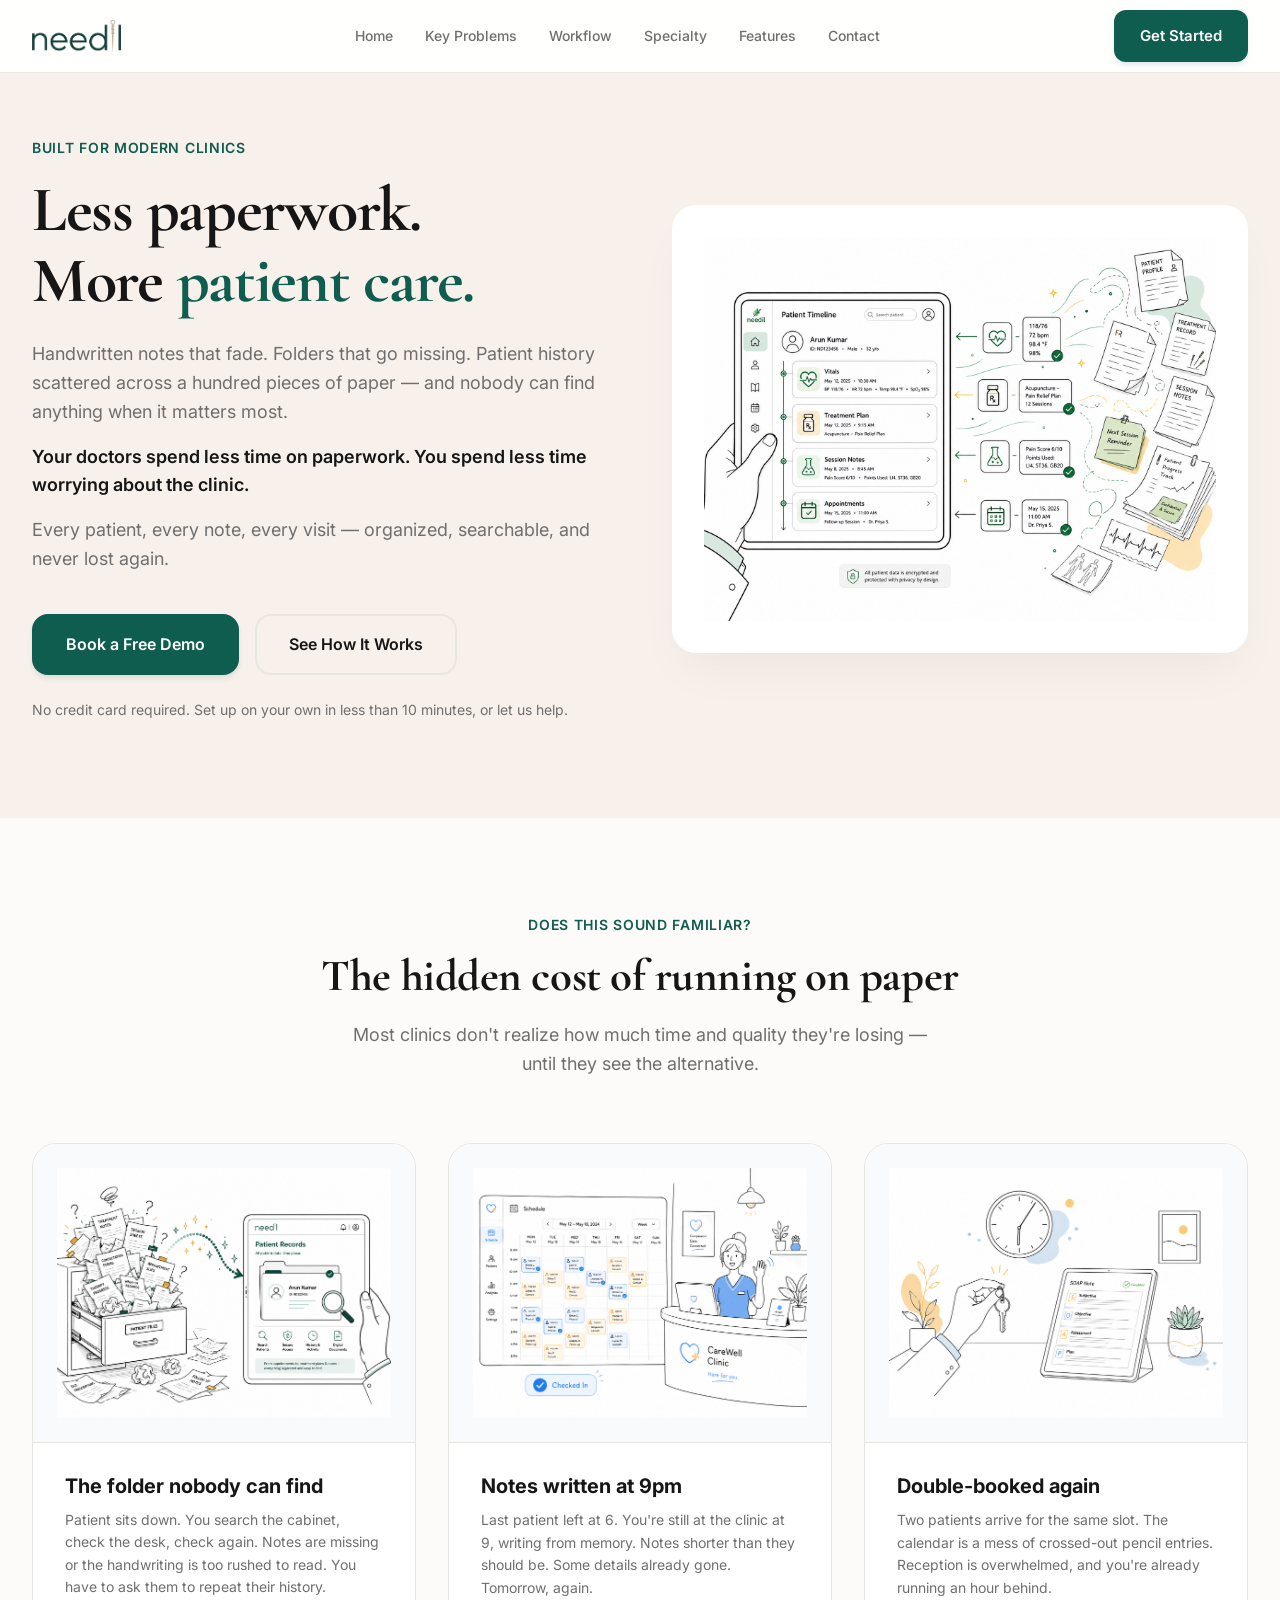
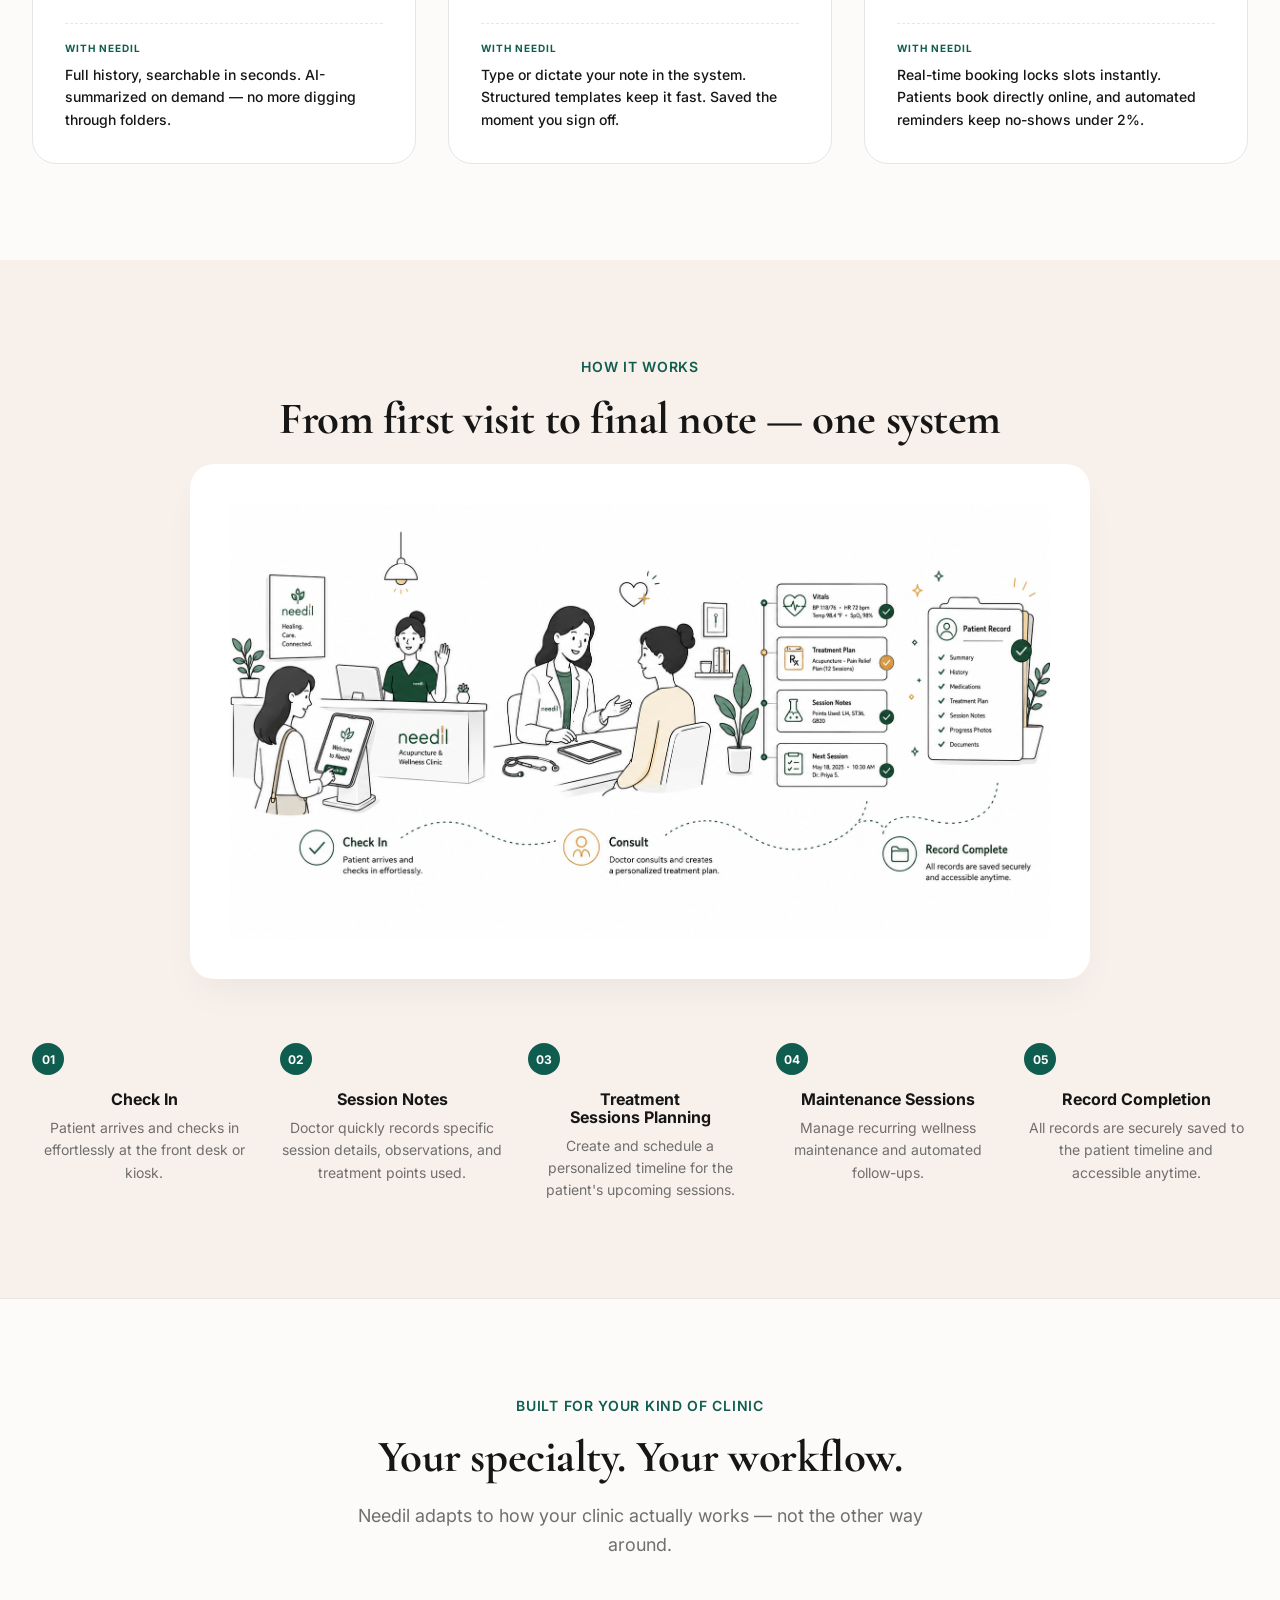
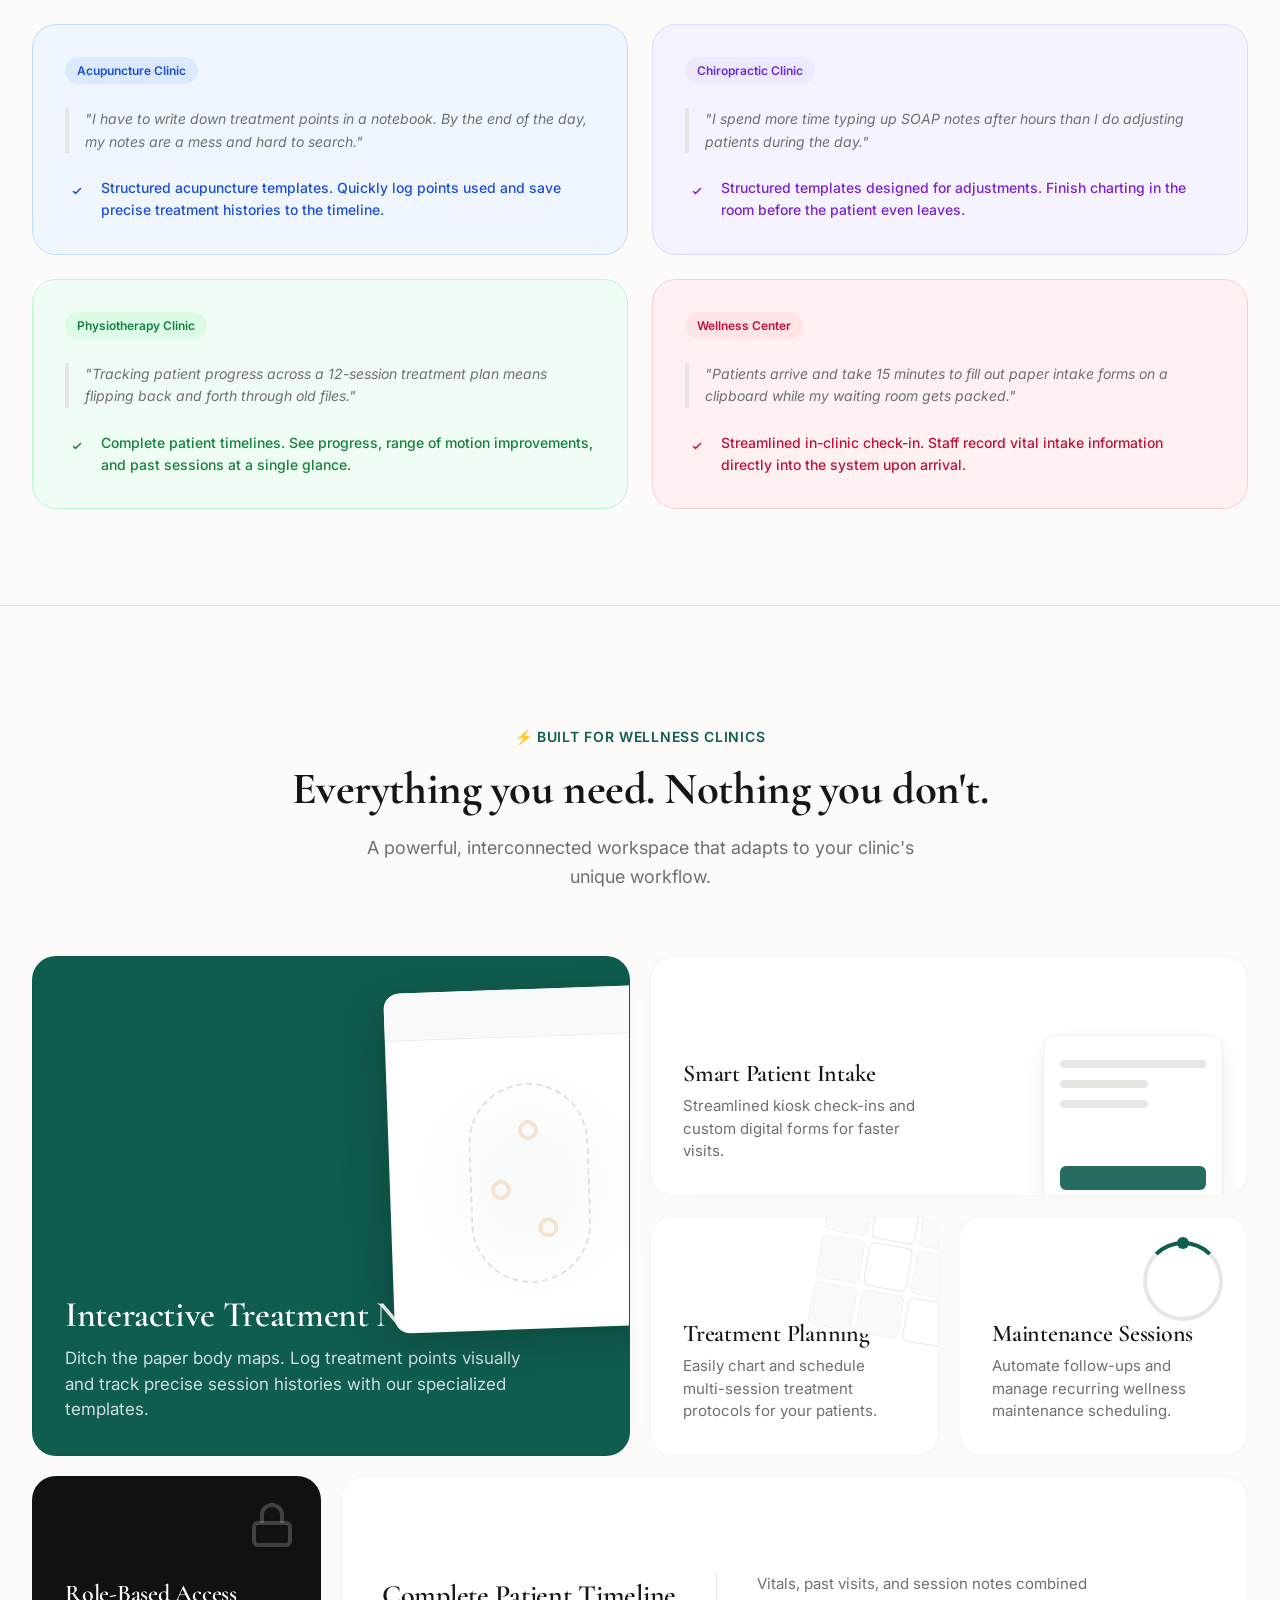
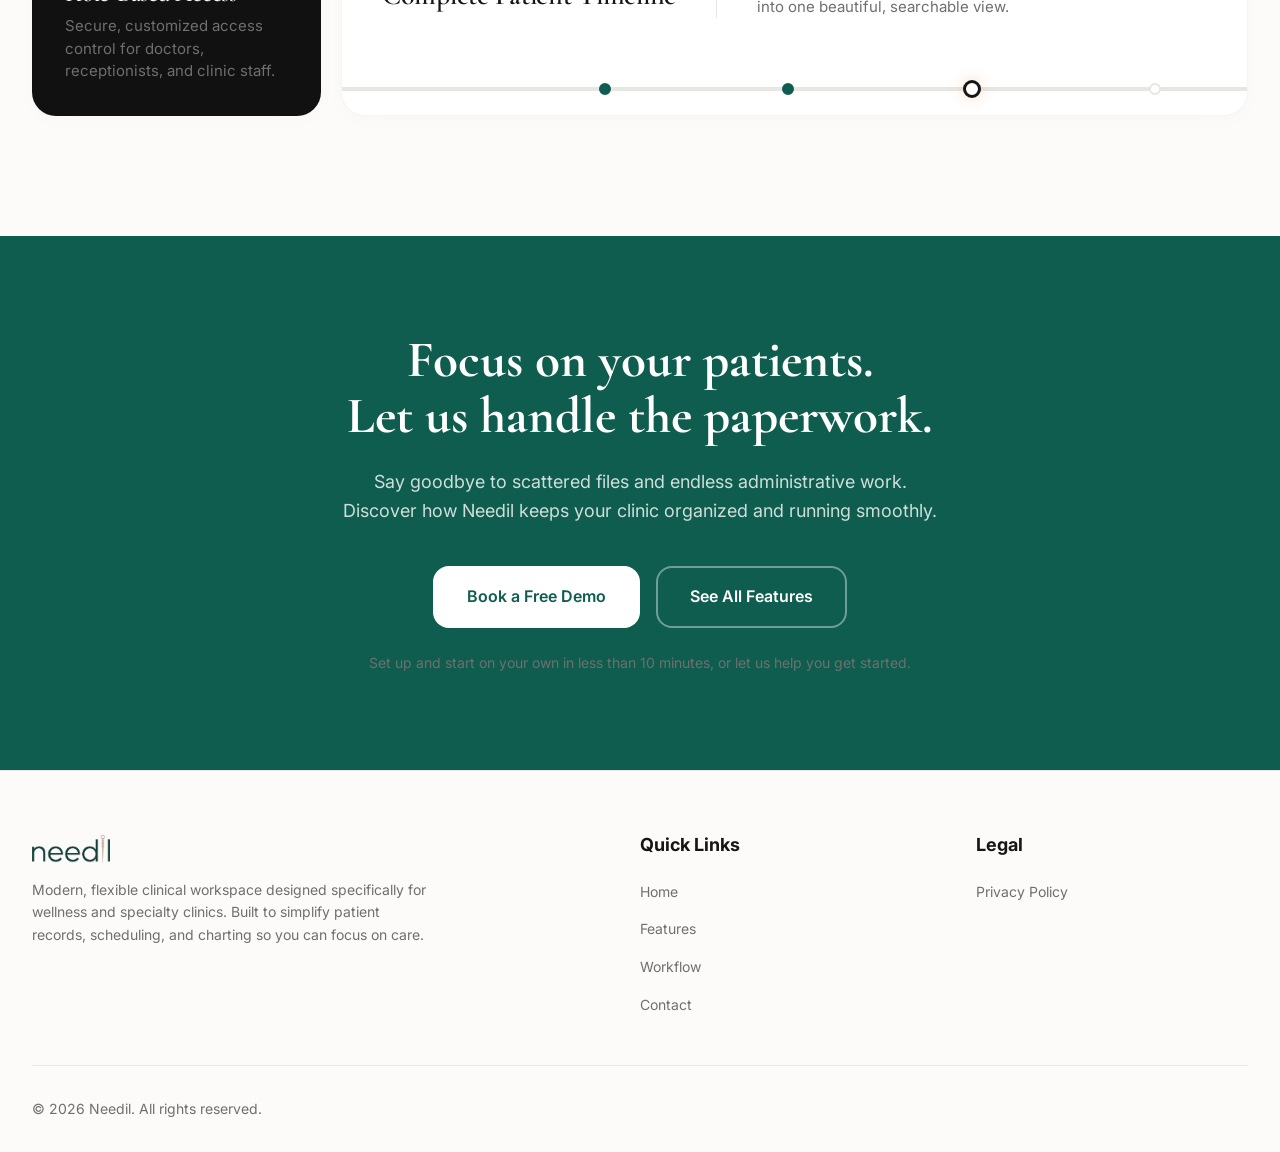
==== index.html @ c1c6ae9f "Initial commit of Needil landing page with mobile responsiveness fixes" ====
<!DOCTYPE html>
<html lang="en">
<head>
    <meta charset="UTF-8">
    <meta name="viewport" content="width=device-width, initial-scale=1.0">
    <title>Needil - Less paperwork. More patient care.</title>
    
    <!-- Google Fonts -->
    <link rel="preconnect" href="https://fonts.googleapis.com">
    <link rel="preconnect" href="https://fonts.gstatic.com" crossorigin>
    <link href="https://fonts.googleapis.com/css2?family=Cormorant+Garamond:wght@400;600;700&family=Inter:wght@400;500;600;700&display=swap" rel="stylesheet">
    
    <!-- Custom CSS -->
    <link rel="stylesheet" href="css/styles.css">
</head>
<body>

    <!-- Navigation Bar -->
    <nav class="navbar" id="navbar">
        <div class="container nav-container">
            <a href="#" class="logo-link">
                <img src="images-assets/logo/needil_logo_cropped.png" alt="Needil Logo" class="nav-logo">
            </a>
            <div class="nav-links" id="navLinks">
                <a href="#home">Home</a>
                <a href="#problems">Key Problems</a>
                <a href="#workflow">Workflow</a>
                <a href="#specialties">Specialty</a>
                <a href="#features">Features</a>
                <a href="contact.html">Contact</a>
            </div>
            <div class="nav-actions">
                <a href="contact.html" class="btn btn-primary">Get Started</a>
            </div>
            <button class="mobile-menu-btn" id="mobileMenuBtn" aria-label="Toggle navigation menu">
                <svg width="24" height="24" viewBox="0 0 24 24" fill="none" stroke="currentColor" stroke-width="2"><line x1="3" y1="6" x2="21" y2="6"/><line x1="3" y1="12" x2="21" y2="12"/><line x1="3" y1="18" x2="21" y2="18"/></svg>
            </button>
        </div>
        <!-- Mobile Menu Drawer -->
        <div class="mobile-menu" id="mobileMenu">
            <a href="#home">Home</a>
            <a href="#problems">Key Problems</a>
            <a href="#workflow">Workflow</a>
            <a href="#specialties">Specialty</a>
            <a href="#features">Features</a>
            <a href="contact.html">Contact</a>
            <a href="contact.html" class="btn btn-primary btn-block mt-4">Get Started</a>
        </div>
    </nav>

    <main>
        <!-- Hero Section -->
        <section id="home" class="hero section">
            <div class="container hero-grid">
                <div class="hero-content fade-up">
                    <span class="eyebrow">Built for modern clinics</span>
                    <h1 class="display-title">Less paperwork.<br/>More <span class="text-primary">patient care.</span></h1>
                    
                    <div class="hero-visual-mobile">
                        <div class="image-wrapper shadow-soft">
                            <img src="images-assets/images to be used inside the website-mandatory/paper_to_digital.png" alt="Needil Dashboard Preview">
                        </div>
                    </div>
                    
                    <p class="hero-subtitle">Handwritten notes that fade. Folders that go missing. Patient history scattered across a hundred pieces of paper — and nobody can find anything when it matters most.</p>
                    <p class="hero-subtitle-bold">Your doctors spend less time on paperwork. You spend less time worrying about the clinic.</p>
                    <p class="hero-subtitle-end">Every patient, every note, every visit — organized, searchable, and never lost again.</p>
                    
                    <div class="hero-actions">
                        <a href="contact.html" class="btn btn-primary btn-large">Book a Free Demo</a>
                        <a href="#workflow" class="btn btn-outline btn-large">See How It Works</a>
                    </div>
                    <p class="hero-tagline">No credit card required. Set up on your own in less than 10 minutes, or let us help.</p>
                </div>
                <div class="hero-visual fade-up delay-1">
                    <div class="image-wrapper shadow-soft">
                        <img src="images-assets/images to be used inside the website-mandatory/paper_to_digital.png" alt="Needil Dashboard Preview">
                    </div>
                </div>
            </div>
        </section>

        <!-- Pain Points Section -->
        <section id="problems" class="pain-points section bg-surface-alt">
            <div class="container">
                <div class="section-header text-center fade-up">
                    <span class="eyebrow">Does this sound familiar?</span>
                    <h2 class="section-title">The hidden cost of running on paper</h2>
                    <p class="section-subtitle">Most clinics don't realize how much time and quality they're losing — until they see the alternative.</p>
                </div>

                <div class="pain-grid">
                    <!-- Card 1 -->
                    <div class="pain-card fade-up delay-1">
                        <div class="card-image-wrapper bg-gray-50">
                            <img src="images-assets/images to be used inside the website-mandatory/the_lost_records.png" alt="Missing folders">
                        </div>
                        <div class="card-content">
                            <h3 class="card-title">The folder nobody can find</h3>
                            <p class="card-text">Patient sits down. You search the cabinet, check the desk, check again. Notes are missing or the handwriting is too rushed to read. You have to ask them to repeat their history.</p>
                            <div class="card-solution border-dashed">
                                <span class="solution-eyebrow">With Needil</span>
                                <p class="solution-text">Full history, searchable in seconds. AI-summarized on demand — no more digging through folders.</p>
                            </div>
                        </div>
                    </div>

                    <!-- Card 2 -->
                    <div class="pain-card fade-up delay-2">
                        <div class="card-image-wrapper bg-gray-50">
                            <img src="images-assets/images to be used inside the website-mandatory/the_late_charting.png" alt="Late charting">
                        </div>
                        <div class="card-content">
                            <h3 class="card-title">Notes written at 9pm</h3>
                            <p class="card-text">Last patient left at 6. You're still at the clinic at 9, writing from memory. Notes shorter than they should be. Some details already gone. Tomorrow, again.</p>
                            <div class="card-solution border-dashed">
                                <span class="solution-eyebrow">With Needil</span>
                                <p class="solution-text">Type or dictate your note in the system. Structured templates keep it fast. Saved the moment you sign off.</p>
                            </div>
                        </div>
                    </div>

                    <!-- Card 3 -->
                    <div class="pain-card fade-up delay-3">
                        <div class="card-image-wrapper bg-gray-50">
                            <img src="images-assets/images to be used inside the website-mandatory/appointment_calendar.png" alt="Double booked calendar">
                        </div>
                        <div class="card-content">
                            <h3 class="card-title">Double-booked again</h3>
                            <p class="card-text">Two patients arrive for the same slot. The calendar is a mess of crossed-out pencil entries. Reception is overwhelmed, and you're already running an hour behind.</p>
                            <div class="card-solution border-dashed">
                                <span class="solution-eyebrow">With Needil</span>
                                <p class="solution-text">Real-time booking locks slots instantly. Patients book directly online, and automated reminders keep no-shows under 2%.</p>
                            </div>
                        </div>
                    </div>
                </div>
            </div>
        </section>

        <!-- Workflow Section -->
        <section id="workflow" class="workflow section">
            <div class="container">
                <div class="section-header text-center fade-up">
                    <span class="eyebrow">How it works</span>
                    <h2 class="section-title">From first visit to final note — one system</h2>
                </div>
                
                <div class="workflow-visual fade-up delay-1 text-center">
                    <img src="images-assets/images to be used inside the website-mandatory/workflow.png" alt="Workflow timeline" class="workflow-image">
                    <div class="workflow-steps grid-5">
                    <div class="step-item fade-up delay-1">
                        <div class="step-number">01</div>
                        <h4 class="step-title">Check In</h4>
                        <p class="step-desc">Patient arrives and checks in effortlessly at the front desk or kiosk.</p>
                    </div>
                    <div class="step-item fade-up delay-2">
                        <div class="step-number">02</div>
                        <h4 class="step-title">Session Notes</h4>
                        <p class="step-desc">Doctor quickly records specific session details, observations, and treatment points used.</p>
                    </div>
                    <div class="step-item fade-up delay-3">
                        <div class="step-number">03</div>
                        <h4 class="step-title">Treatment Sessions Planning</h4>
                        <p class="step-desc">Create and schedule a personalized timeline for the patient's upcoming sessions.</p>
                    </div>
                    <div class="step-item fade-up delay-4">
                        <div class="step-number">04</div>
                        <h4 class="step-title">Maintenance Sessions</h4>
                        <p class="step-desc">Manage recurring wellness maintenance and automated follow-ups.</p>
                    </div>
                    <div class="step-item fade-up delay-5">
                        <div class="step-number">05</div>
                        <h4 class="step-title">Record Completion</h4>
                        <p class="step-desc">All records are securely saved to the patient timeline and accessible anytime.</p>
                    </div>
                </div>    </div>
            </div>
        </section>

        <!-- Clinic Types Section -->
        <section id="specialties" class="clinic-types section bg-surface-alt border-top">
            <div class="container">
                <div class="section-header text-center fade-up">
                    <span class="eyebrow">Built for your kind of clinic</span>
                    <h2 class="section-title">Your specialty. Your workflow.</h2>
                    <p class="section-subtitle">Needil adapts to how your clinic actually works — not the other way around.</p>
                </div>

                <div class="clinic-grid">
                    <!-- Specialty 1 -->
                    <div class="specialty-card bg-blue fade-up delay-1">
                        <span class="specialty-badge badge-blue">Acupuncture Clinic</span>
                        <blockquote class="specialty-quote">"I have to write down treatment points in a notebook. By the end of the day, my notes are a mess and hard to search."</blockquote>
                        <div class="specialty-fix">
                            <div class="fix-icon-wrapper bg-blue-100 text-blue-700">
                                <svg class="fix-icon" fill="none" stroke="currentColor" viewBox="0 0 24 24"><path stroke-linecap="round" stroke-linejoin="round" stroke-width="3" d="M5 13l4 4L19 7"></path></svg>
                            </div>
                            <p class="text-blue-700">Structured acupuncture templates. Quickly log points used and save precise treatment histories to the timeline.</p>
                        </div>
                    </div>

                    <!-- Specialty 2 -->
                    <div class="specialty-card bg-purple fade-up delay-2">
                        <span class="specialty-badge badge-purple">Chiropractic Clinic</span>
                        <blockquote class="specialty-quote">"I spend more time typing up SOAP notes after hours than I do adjusting patients during the day."</blockquote>
                        <div class="specialty-fix">
                            <div class="fix-icon-wrapper bg-purple-100 text-purple-700">
                                <svg class="fix-icon" fill="none" stroke="currentColor" viewBox="0 0 24 24"><path stroke-linecap="round" stroke-linejoin="round" stroke-width="3" d="M5 13l4 4L19 7"></path></svg>
                            </div>
                            <p class="text-purple-700">Structured templates designed for adjustments. Finish charting in the room before the patient even leaves.</p>
                        </div>
                    </div>

                    <!-- Specialty 3 -->
                    <div class="specialty-card bg-green fade-up delay-1">
                        <span class="specialty-badge badge-green">Physiotherapy Clinic</span>
                        <blockquote class="specialty-quote">"Tracking patient progress across a 12-session treatment plan means flipping back and forth through old files."</blockquote>
                        <div class="specialty-fix">
                            <div class="fix-icon-wrapper bg-green-100 text-green-700">
                                <svg class="fix-icon" fill="none" stroke="currentColor" viewBox="0 0 24 24"><path stroke-linecap="round" stroke-linejoin="round" stroke-width="3" d="M5 13l4 4L19 7"></path></svg>
                            </div>
                            <p class="text-green-700">Complete patient timelines. See progress, range of motion improvements, and past sessions at a single glance.</p>
                        </div>
                    </div>

                    <!-- Specialty 4 -->
                    <div class="specialty-card bg-rose fade-up delay-2">
                        <span class="specialty-badge badge-rose">Wellness Center</span>
                        <blockquote class="specialty-quote">"Patients arrive and take 15 minutes to fill out paper intake forms on a clipboard while my waiting room gets packed."</blockquote>
                        <div class="specialty-fix">
                            <div class="fix-icon-wrapper bg-rose-100 text-rose-700">
                                <svg class="fix-icon" fill="none" stroke="currentColor" viewBox="0 0 24 24"><path stroke-linecap="round" stroke-linejoin="round" stroke-width="3" d="M5 13l4 4L19 7"></path></svg>
                            </div>
                            <p class="text-rose-700">Streamlined in-clinic check-in. Staff record vital intake information directly into the system upon arrival.</p>
                        </div>
                    </div>
                </div>
            </div>
        </section>

        <!-- Features Bento Grid -->
        <section id="features" class="bento-section section bg-surface-alt border-top">
            <div class="container">
                <div class="section-header text-center fade-up">
                    <span class="eyebrow">⚡ Built for Wellness Clinics</span>
                    <h2 class="section-title">Everything you need. Nothing you don't.</h2>
                    <p class="section-subtitle">A powerful, interconnected workspace that adapts to your clinic's unique workflow.</p>
                </div>
                
                <div class="visual-bento-grid">
                    <!-- Card 1: Interactive Notes (Hero) -->
                    <div class="visual-card visual-hero fade-up delay-1">
                        <div class="mockup-notes">
                            <div class="mockup-header"></div>
                            <div class="mockup-body">
                                <div class="body-map">
                                    <div class="map-point point-1"></div>
                                    <div class="map-point point-2"></div>
                                    <div class="map-point point-3"></div>
                                </div>
                            </div>
                        </div>
                        <div class="visual-content">
                            <h3 class="visual-title">Interactive Treatment Notes</h3>
                            <p class="visual-desc">Ditch the paper body maps. Log treatment points visually and track precise session histories with our specialized templates.</p>
                        </div>
                    </div>

                    <!-- Card 2: Patient Intake (Stack) -->
                    <div class="visual-card visual-intake fade-up delay-2">
                        <div class="mockup-stack">
                            <div class="stack-card card-back"></div>
                            <div class="stack-card card-middle"></div>
                            <div class="stack-card card-front">
                                <div class="form-line w-full"></div>
                                <div class="form-line w-half"></div>
                                <div class="form-line w-half"></div>
                                <div class="form-btn"></div>
                            </div>
                        </div>
                        <div class="visual-content">
                            <h3 class="visual-title">Smart Patient Intake</h3>
                            <p class="visual-desc">Streamlined kiosk check-ins and custom digital forms for faster visits.</p>
                        </div>
                    </div>

                    <!-- Card 3: Planning (Calendar) -->
                    <div class="visual-card visual-planning fade-up delay-3">
                        <div class="mockup-calendar">
                            <div class="cal-day"></div>
                            <div class="cal-day cal-active"></div>
                            <div class="cal-day"></div>
                            <div class="cal-day"></div>
                            <div class="cal-day cal-active"></div>
                            <div class="cal-day"></div>
                            <div class="cal-day"></div>
                            <div class="cal-day"></div>
                            <div class="cal-day cal-active"></div>
                        </div>
                        <div class="visual-content">
                            <h3 class="visual-title">Treatment Planning</h3>
                            <p class="visual-desc">Easily chart and schedule multi-session treatment protocols for your patients.</p>
                        </div>
                    </div>

                    <!-- Card 4: Maintenance (Arrows) -->
                    <div class="visual-card visual-maintenance fade-up delay-4">
                        <div class="mockup-cycle">
                            <div class="cycle-ring"></div>
                            <div class="cycle-dot"></div>
                        </div>
                        <div class="visual-content">
                            <h3 class="visual-title">Maintenance Sessions</h3>
                            <p class="visual-desc">Automate follow-ups and manage recurring wellness maintenance scheduling.</p>
                        </div>
                    </div>

                    <!-- Card 5: RBAC (Lock) -->
                    <div class="visual-card visual-security fade-up delay-5">
                        <div class="mockup-lock">
                            <svg viewBox="0 0 24 24" fill="none" stroke="currentColor" stroke-width="2"><rect x="3" y="11" width="18" height="11" rx="2" ry="2"/><path d="M7 11V7a5 5 0 0 1 10 0v4"/></svg>
                        </div>
                        <div class="visual-content">
                            <h3 class="visual-title">Role-Based Access</h3>
                            <p class="visual-desc">Secure, customized access control for doctors, receptionists, and clinic staff.</p>
                        </div>
                    </div>
                    
                    <!-- Card 6: Timeline Anchor -->
                    <div class="visual-card visual-timeline fade-up delay-6">
                        <div class="mockup-timeline">
                            <div class="tl-line"></div>
                            <div class="tl-node tl-past"></div>
                            <div class="tl-node tl-past"></div>
                            <div class="tl-node tl-current"></div>
                            <div class="tl-node tl-future"></div>
                        </div>
                        <div class="visual-content visual-content-row">
                            <h3 class="visual-title">Complete Patient Timeline</h3>
                            <p class="visual-desc">Vitals, past visits, and session notes combined into one beautiful, searchable view.</p>
                        </div>
                    </div>
                </div>
            </div>
        </section>

        <!-- Bottom CTA -->
        <section id="demo" class="bottom-cta section bg-primary text-white">
            <div class="container text-center fade-up">
                <h2 class="cta-title text-white">Focus on your patients.<br/>Let us handle the paperwork.</h2>
                <p class="cta-subtitle text-white-muted">Say goodbye to scattered files and endless administrative work. Discover how Needil keeps your clinic organized and running smoothly.</p>
                <div class="hero-actions justify-center">
                    <a href="contact.html" class="btn btn-white btn-large">Book a Free Demo</a>
                    <a href="#features" class="btn btn-outline-white btn-large">See All Features</a>
                </div>
                <p class="hero-tagline text-white-muted">Set up and start on your own in less than 10 minutes, or let us help you get started.</p>
            </div>
        </section>
    </main>

    <!-- Footer -->
    <footer class="footer bg-surface-alt border-top">
        <div class="container">
            <div class="footer-grid">
                <div class="footer-brand">
                    <img src="images-assets/logo/needil_logo_cropped.png" alt="Needil Logo" class="footer-logo">
                    <p class="footer-text">Modern, flexible clinical workspace designed specifically for wellness and specialty clinics. Built to simplify patient records, scheduling, and charting so you can focus on care.</p>
                </div>
                <div class="footer-links">
                    <h4 class="footer-title">Quick Links</h4>
                    <ul>
                        <li><a href="#home">Home</a></li>
                        <li><a href="#features">Features</a></li>
                        <li><a href="#workflow">Workflow</a></li>
                        <li><a href="contact.html">Contact</a></li>
                    </ul>
                </div>
                <div class="footer-links">
                    <h4 class="footer-title">Legal</h4>
                    <ul>
                        <li><a href="#">Privacy Policy</a></li>
                    </ul>
                </div>
            </div>
            <div class="footer-bottom border-top">
                <p class="footer-text">&copy; 2026 Needil. All rights reserved.</p>
            </div>
        </div>
    </footer>

    <!-- Scripts -->
    <script src="js/main.js"></script>
</body>
</html>
---- css/styles.css ----
/* =========================================
   Theme Variables
========================================= */
:root {
    --color-bg: #F8F0EA;
    --color-surface: #FFFFFF;
    --color-surface-alt: #FDFBFA;
    --color-primary: #0F5D4F;
    --color-primary-hover: #0d4a3e;
    --color-text-dark: #161616;
    --color-text-muted: #6F6F6F;
    --color-border: #E8E6E2;
    
    /* Specialty badge colors */
    --color-blue-bg: #EFF6FF;
    --color-blue-text: #1D4ED8;
    --color-blue-border: #BFDBFE;
    
    --color-purple-bg: #F5F3FF;
    --color-purple-text: #6D28D9;
    --color-purple-border: #DDD6FE;
    
    --color-green-bg: #F0FDF4;
    --color-green-text: #15803D;
    --color-green-border: #BBF7D0;
    
    --color-rose-bg: #FFF1F2;
    --color-rose-text: #BE123C;
    --color-rose-border: #FECDD3;

    /* Fonts */
    --font-heading: 'Cormorant Garamond', serif;
    --font-body: 'Inter', sans-serif;

    /* Sizing & Spacing */
    --radius-sm: 8px;
    --radius-md: 12px;
    --radius-lg: 16px;
    --radius-xl: 24px;
    
    /* Easing */
    --ease-out-cubic: cubic-bezier(0.33, 1, 0.68, 1);
    --ease-out-expo: cubic-bezier(0.16, 1, 0.3, 1);
}

/* =========================================
   Reset & Base
========================================= */
* {
    margin: 0;
    padding: 0;
    box-sizing: border-box;
}

html {
    scroll-behavior: smooth;
    font-size: 16px;
}

body {
    font-family: var(--font-body);
    background-color: var(--color-bg);
    color: var(--color-text-dark);
    line-height: 1.6;
    -webkit-font-smoothing: antialiased;
    -moz-osx-font-smoothing: grayscale;
}

h1, h2, h3, h4, h5, h6 {
    font-family: var(--font-heading);
    font-weight: 700;
    line-height: 1.1;
    color: var(--color-text-dark);
    text-wrap: balance;
}

a {
    text-decoration: none;
    color: inherit;
    transition: all 0.2s var(--ease-out-cubic);
}

img {
    max-width: 100%;
    height: auto;
    display: block;
}

.container {
    width: 100%;
    max-width: 1440px;
    margin: 0 auto;
    padding: 0 32px;
}

.section {
    padding: 96px 0;
}

/* Utilities */
.text-center { text-align: center; }
.text-left { text-align: left; }
.text-primary { color: var(--color-primary); }
.bg-surface { background-color: var(--color-surface); }
.bg-surface-alt { background-color: var(--color-surface-alt); }
.bg-primary { background-color: var(--color-primary); }
.text-white { color: #FFFFFF; }
.text-white-muted { color: rgba(255, 255, 255, 0.8); }
.border-top { border-top: 1px solid var(--color-border); }
.mt-8 { margin-top: 32px; }
.justify-center { justify-content: center; }

/* =========================================
   Typography
========================================= */
.eyebrow {
    font-size: 0.875rem;
    font-weight: 600;
    color: var(--color-primary);
    text-transform: uppercase;
    letter-spacing: 0.05em;
    display: block;
    margin-bottom: 16px;
}

.display-title {
    font-size: clamp(3rem, 5vw, 4.5rem);
    letter-spacing: -0.02em;
    margin-bottom: 24px;
}

.section-title {
    font-size: clamp(2rem, 3.5vw, 3rem);
    letter-spacing: -0.01em;
    margin-bottom: 20px;
}

.section-subtitle {
    font-size: 1.125rem;
    color: var(--color-text-muted);
    max-width: 600px;
    margin: 0 auto 64px auto;
}

.section-subtitle-left {
    font-size: 1.125rem;
    color: var(--color-text-muted);
    margin: 0 0 40px 0;
}

/* =========================================
   Buttons
========================================= */
.btn {
    display: inline-flex;
    align-items: center;
    justify-content: center;
    padding: 12px 24px;
    font-weight: 600;
    font-size: 0.9375rem;
    border-radius: var(--radius-md);
    cursor: pointer;
    border: 2px solid transparent;
}

.btn-large {
    padding: 16px 32px;
    font-size: 1rem;
    border-radius: var(--radius-lg);
}

.btn-primary {
    background-color: var(--color-primary);
    color: #FFFFFF;
    box-shadow: 0 4px 6px -1px rgba(15, 93, 79, 0.1), 0 2px 4px -1px rgba(15, 93, 79, 0.06);
}

.btn-primary:hover {
    background-color: var(--color-primary-hover);
    transform: translateY(-2px);
    box-shadow: 0 18px 45px rgba(15, 93, 79, 0.15);
}

.btn-outline {
    background-color: transparent;
    color: var(--color-text-dark);
    border-color: var(--color-border);
}

.btn-outline:hover {
    border-color: var(--color-text-muted);
    background-color: var(--color-surface);
}

.btn-white {
    background-color: #FFFFFF;
    color: var(--color-primary);
}

.btn-white:hover {
    transform: translateY(-2px);
    box-shadow: 0 18px 45px rgba(255, 255, 255, 0.15);
}

.btn-outline-white {
    background-color: transparent;
    color: #FFFFFF;
    border-color: rgba(255, 255, 255, 0.4);
}

.btn-outline-white:hover {
    border-color: #FFFFFF;
    background-color: rgba(255, 255, 255, 0.1);
}

/* =========================================
   Navigation
========================================= */
.navbar {
    position: sticky;
    top: 0;
    z-index: 100;
    background-color: rgba(255, 255, 255, 0.95);
    backdrop-filter: blur(8px);
    border-bottom: 1px solid var(--color-border);
    transition: transform 0.3s var(--ease-out-cubic);
}

.nav-container {
    display: flex;
    align-items: center;
    justify-content: space-between;
    height: 72px;
}

.nav-logo {
    height: 32px;
}

.nav-links {
    display: flex;
    gap: 32px;
}

.nav-links a {
    font-size: 0.875rem;
    font-weight: 500;
    color: var(--color-text-muted);
}

.nav-links a:hover {
    color: var(--color-text-dark);
}

.mobile-menu-btn {
    display: none;
    background: none;
    border: none;
    color: var(--color-text-dark);
    cursor: pointer;
    padding: 4px;
}

.mobile-menu {
    display: flex;
    position: absolute;
    top: 100%;
    left: 0;
    width: 100%;
    flex-direction: column;
    padding: 16px 24px 24px;
    border-top: 1px solid var(--color-border);
    background-color: rgba(255, 255, 255, 0.98);
    backdrop-filter: blur(12px);
    box-shadow: 0 10px 30px rgba(0,0,0,0.05);
    
    /* Smooth Animation */
    opacity: 0;
    visibility: hidden;
    transform: translateY(-10px);
    transition: opacity 0.3s var(--ease-out-cubic), transform 0.3s var(--ease-out-cubic), visibility 0.3s var(--ease-out-cubic);
}

.mobile-menu a:not(.btn) {
    display: block;
    padding: 14px 0;
    font-size: 1.0625rem;
    font-weight: 500;
    color: var(--color-text-dark);
    border-bottom: 1px solid var(--color-border);
}

.mobile-menu a:last-of-type:not(.btn) {
    border-bottom: none;
}

.mobile-menu.open {
    opacity: 1;
    visibility: visible;
    transform: translateY(0);
}

/* =========================================
   Hero Section
========================================= */
.hero {
    padding-top: 64px;
    padding-bottom: 96px;
    overflow: hidden;
}

.hero-grid {
    display: grid;
    grid-template-columns: 1fr 1fr;
    gap: 64px;
    align-items: center;
}

.hero-subtitle {
    font-size: 1.125rem;
    color: var(--color-text-muted);
    margin-bottom: 16px;
}

.hero-subtitle-bold {
    font-size: 1.125rem;
    font-weight: 600;
    color: var(--color-text-dark);
    margin-bottom: 16px;
}

.hero-subtitle-end {
    font-size: 1.125rem;
    color: var(--color-text-muted);
    margin-bottom: 40px;
}

.hero-actions {
    display: flex;
    gap: 16px;
    margin-bottom: 24px;
}

.hero-tagline {
    font-size: 0.875rem;
    color: var(--color-text-muted);
}

.image-wrapper {
    border-radius: var(--radius-xl);
    background-color: var(--color-surface);
    padding: 32px;
}

.shadow-soft {
    box-shadow: 0 25px 50px -12px rgba(0, 0, 0, 0.05);
}

/* =========================================
   Pain Points Section
========================================= */
.pain-grid {
    display: grid;
    grid-template-columns: repeat(auto-fit, minmax(320px, 1fr));
    gap: 32px;
}

.pain-card {
    display: flex;
    flex-direction: column;
    background: var(--color-surface);
    border-radius: var(--radius-xl);
    border: 1px solid var(--color-border);
    overflow: hidden;
    transition: transform 0.3s var(--ease-out-cubic), box-shadow 0.3s var(--ease-out-cubic);
}

.pain-card:hover {
    transform: translateY(-4px);
    box-shadow: 0 20px 40px -10px rgba(0,0,0,0.05);
}

.card-image-wrapper {
    aspect-ratio: 16 / 10;
    display: flex;
    align-items: center;
    justify-content: center;
    padding: 24px;
    border-bottom: 1px solid var(--color-border);
}

.card-image-wrapper img {
    width: 100%;
    height: 100%;
    object-fit: contain;
}

.card-content {
    padding: 32px;
    display: flex;
    flex-direction: column;
    flex-grow: 1;
}

.card-title {
    font-size: 1.25rem;
    margin-bottom: 12px;
    font-family: var(--font-body);
}

.card-text {
    font-size: 0.875rem;
    color: var(--color-text-muted);
    margin-bottom: 24px;
    flex-grow: 1;
}

.card-solution {
    padding-top: 16px;
    border-top: 1px dashed var(--color-border);
}

.solution-eyebrow {
    display: block;
    font-size: 0.625rem;
    font-weight: 700;
    text-transform: uppercase;
    letter-spacing: 0.1em;
    color: var(--color-primary);
    margin-bottom: 8px;
}

.solution-text {
    font-size: 0.875rem;
    font-weight: 500;
    color: var(--color-text-dark);
}

/* =========================================
   Workflow Section
========================================= */
.workflow-image {
    max-width: 900px;
    width: 100%;
    height: auto;
    margin: 0 auto 64px auto;
    border-radius: var(--radius-xl);
    background-color: var(--color-surface);
    padding: 40px;
    box-shadow: 0 20px 40px -10px rgba(0,0,0,0.05);
}

.workflow-steps {
    display: grid;
    grid-template-columns: repeat(5, 1fr);
    gap: 24px;
}

.step-item {
    position: relative;
}

.step-number {
    width: 32px;
    height: 32px;
    background-color: var(--color-primary);
    color: #FFFFFF;
    border-radius: 50%;
    display: flex;
    align-items: center;
    justify-content: center;
    font-size: 0.75rem;
    font-weight: 700;
    margin-bottom: 16px;
}

.step-title {
    font-family: var(--font-body);
    font-size: 1rem;
    margin-bottom: 8px;
}

.step-desc {
    font-size: 0.875rem;
    color: var(--color-text-muted);
}

/* =========================================
   Clinic Types Section
========================================= */
.clinic-grid {
    display: grid;
    grid-template-columns: repeat(2, 1fr);
    gap: 24px;
}

.specialty-card {
    padding: 32px;
    border-radius: var(--radius-xl);
    border: 1px solid;
    display: flex;
    flex-direction: column;
}

.specialty-badge {
    display: inline-block;
    padding: 4px 12px;
    border-radius: 999px;
    font-size: 0.75rem;
    font-weight: 600;
    margin-bottom: 24px;
    align-self: flex-start;
}

.specialty-quote {
    font-size: 0.875rem;
    font-style: italic;
    color: var(--color-text-muted);
    padding-left: 16px;
    border-left: 4px solid var(--color-border);
    margin-bottom: 24px;
    flex-grow: 1;
}

.specialty-fix {
    display: flex;
    align-items: flex-start;
    gap: 12px;
    font-size: 0.875rem;
    font-weight: 500;
}

.fix-icon-wrapper {
    width: 24px;
    height: 24px;
    border-radius: 50%;
    display: flex;
    align-items: center;
    justify-content: center;
    flex-shrink: 0;
    margin-top: 2px;
}

.fix-icon {
    width: 12px;
    height: 12px;
}

/* Generic background and border colors */
.bg-blue { background-color: var(--color-blue-bg); border-color: var(--color-blue-border); }
.bg-purple { background-color: var(--color-purple-bg); border-color: var(--color-purple-border); }
.bg-green { background-color: var(--color-green-bg); border-color: var(--color-green-border); }
.bg-rose { background-color: var(--color-rose-bg); border-color: var(--color-rose-border); }

/* Badges */
.badge-blue { background-color: #DBEAFE; color: var(--color-blue-text); }
.badge-purple { background-color: #EDE9FE; color: var(--color-purple-text); }
.badge-green { background-color: #DCFCE7; color: var(--color-green-text); }
.badge-rose { background-color: #FFE4E6; color: var(--color-rose-text); }

/* Utility colors */
.bg-blue-50 { background-color: #EFF6FF; }
.text-blue-700 { color: #1D4ED8; }
.bg-green-50 { background-color: #F0FDF4; }
.text-green-700 { color: #15803D; }
.bg-purple-50 { background-color: #FAF5FF; }
.text-purple-700 { color: #7E22CE; }
.bg-rose-50 { background-color: #FFF1F2; }
.text-rose-700 { color: #BE123C; }
.bg-gray-50 { background-color: #F9FAFB; }
.bg-gray-100 { background-color: #F3F4F6; }
.text-gray-500 { color: #6B7280; }
.text-gray-700 { color: #374151; }


/* =========================================
   Power-ups Section
========================================= */
.power-grid {
    display: grid;
    grid-template-columns: 5fr 7fr;
    gap: 64px;
    align-items: center;
}

.power-list {
    display: flex;
    flex-direction: column;
    gap: 16px;
}

.power-item {
    display: flex;
    align-items: center;
    gap: 16px;
    padding: 16px;
    border-radius: var(--radius-lg);
    border: 1px solid transparent;
    background-color: var(--color-surface);
    transition: all 0.2s var(--ease-out-cubic);
    cursor: default;
}

.power-item:hover {
    background-color: var(--color-surface-alt);
    border-color: var(--color-border);
}

.power-number {
    width: 40px;
    height: 40px;
    border-radius: 50%;
    display: flex;
    align-items: center;
    justify-content: center;
    font-size: 0.875rem;
    font-weight: 700;
    background-color: #F3F4F6;
    color: var(--color-text-muted);
    flex-shrink: 0;
}

.power-label {
    font-size: 0.625rem;
    font-weight: 700;
    text-transform: uppercase;
    letter-spacing: 0.1em;
    color: var(--color-text-muted);
    display: block;
    margin-bottom: 4px;
}

.power-heading {
    font-family: var(--font-body);
    font-size: 1rem;
    font-weight: 700;
    margin: 0;
}

/* =========================================
   Bottom CTA
========================================= */
.cta-title {
    font-size: clamp(2rem, 4vw, 3.5rem);
    margin-bottom: 24px;
}

.cta-subtitle {
    font-size: 1.125rem;
    max-width: 600px;
    margin: 0 auto 40px auto;
}

/* =========================================
   Footer
========================================= */
.footer {
    padding: 64px 0 32px 0;
}

.footer-grid {
    display: grid;
    grid-template-columns: 2fr 1fr 1fr;
    gap: 64px;
    margin-bottom: 48px;
}

.footer-logo {
    height: 28px;
    margin-bottom: 16px;
}

.footer-text {
    font-size: 0.875rem;
    color: var(--color-text-muted);
    max-width: 400px;
}

.footer-title {
    font-family: var(--font-body);
    font-size: 1.125rem;
    margin-bottom: 24px;
}

.footer-links ul {
    list-style: none;
    display: flex;
    flex-direction: column;
    gap: 12px;
}

.footer-links a {
    font-size: 0.875rem;
    color: var(--color-text-muted);
}

.footer-links a:hover {
    color: var(--color-primary);
}

.footer-bottom {
    padding-top: 32px;
    display: flex;
    justify-content: space-between;
    align-items: center;
}

/* =========================================
   Animations
========================================= */
.fade-up {
    opacity: 0;
    transform: translateY(30px);
    transition: opacity 0.7s var(--ease-out-expo), transform 0.7s var(--ease-out-expo);
}

.fade-up.visible {
    opacity: 1;
    transform: translateY(0);
}

.delay-1 { transition-delay: 100ms; }
.delay-2 { transition-delay: 200ms; }
.delay-3 { transition-delay: 300ms; }
.delay-4 { transition-delay: 400ms; }
.delay-5 { transition-delay: 500ms; }
.delay-6 { transition-delay: 600ms; }

/* Reduced Motion */
@media (prefers-reduced-motion: reduce) {
    .fade-up {
        transition: opacity 0.5s ease;
        transform: none;
    }
}

.hero-visual-mobile {
    display: none;
}

/* =========================================
   Responsive Breakpoints
========================================= */
@media (max-width: 1024px) {
    .hero-grid, .power-grid {
        grid-template-columns: 1fr;
        text-align: center;
    }
    
    .hero-actions {
        justify-content: center;
    }
    
    .section-subtitle-left {
        text-align: center;
        margin: 0 auto 40px auto;
    }
    
    .power-list {
        align-items: center;
        text-align: left;
    }
    
    .workflow-steps {
        grid-template-columns: repeat(3, 1fr);
    }
    
    .hero-visual {
        display: none;
    }
    
    .hero-visual-mobile {
        display: block;
        margin: 32px 0;
    }
    
    .hero-visual-mobile img {
        width: 100%;
        border-radius: var(--radius-lg);
    }
}

@media (max-width: 768px) {
    .container {
        padding: 0 20px;
    }
    
    .section {
        padding: 64px 0;
    }
    
    .nav-links, .nav-actions {
        display: none;
    }
    
    .mobile-menu-btn {
        display: block;
    }
    
    .hero {
        padding-top: 40px;
        padding-bottom: 64px;
    }
    
    .display-title {
        font-size: clamp(2.25rem, 8vw, 3rem);
    }
    
    .section-title {
        font-size: clamp(1.75rem, 6vw, 2.25rem);
    }
    
    .section-subtitle {
        font-size: 1rem;
        margin-bottom: 40px;
    }
    
    .hero-visual {
        display: none;
    }
    
    .hero-visual-mobile {
        display: block;
        margin: 32px 0;
    }
    
    .hero-visual-mobile img {
        width: 100%;
        border-radius: var(--radius-lg);
    }
    
    .clinic-grid {
        grid-template-columns: 1fr;
    }
    
    .workflow-steps {
        grid-template-columns: 1fr;
        gap: 32px;
    }
    
    .step-item {
        display: flex;
        flex-direction: column;
        align-items: flex-start;
        text-align: left;
    }
    
    .workflow-image {
        padding: 16px;
        border-radius: var(--radius-lg);
        margin-bottom: 40px;
    }
    
    .footer-grid {
        grid-template-columns: 1fr;
        gap: 40px;
    }
    
    .footer-bottom {
        flex-direction: column;
        gap: 12px;
        text-align: center;
    }
    
    .hero-actions, .bottom-cta .hero-actions {
        flex-direction: column;
    }
    
    .btn-large {
        width: 100%;
    }
    
    .bento-section {
        padding-top: 64px;
        padding-bottom: 64px;
    }
    
    .pain-grid {
        grid-template-columns: 1fr;
    }
    
    .specialty-card {
        padding: 24px;
    }
    
    .power-item {
        width: 100%;
    }
    
    .cta-title {
        font-size: clamp(1.75rem, 6vw, 2.5rem);
    }
    
    .cta-subtitle {
        font-size: 1rem;
    }
    
    .bottom-cta.section {
        padding: 64px 0;
    }
}

/* =========================================
   Contact Page
========================================= */
.mb-0 { margin-bottom: 0; }
.mt-4 { margin-top: 16px; }
.mt-6 { margin-top: 24px; }
.mt-12 { margin-top: 48px; }
.btn-block { width: 100%; }

.contact-header {
    padding: 96px 0 160px 0;
}

.contact-email-pill {
    display: inline-flex;
    align-items: center;
    gap: 8px;
    padding: 8px 16px;
    background-color: rgba(255, 255, 255, 0.1);
    border: 1px solid rgba(255, 255, 255, 0.2);
    border-radius: 999px;
    color: #FFFFFF;
    margin-top: 24px;
    font-weight: 500;
    font-size: 0.875rem;
}

.contact-email-pill:hover {
    background-color: rgba(255, 255, 255, 0.2);
}

.contact-form-section {
    margin-top: -100px;
    padding-bottom: 96px;
    position: relative;
    z-index: 10;
}

.contact-card {
    background-color: var(--color-surface);
    border-radius: var(--radius-xl);
    padding: 48px;
    max-width: 800px;
    margin: 0 auto;
    border: 1px solid var(--color-border);
}

.card-title-lg {
    font-family: var(--font-body);
    font-size: 1.5rem;
    font-weight: 700;
    margin-bottom: 32px;
}

.form-grid {
    display: grid;
    grid-template-columns: 1fr 1fr;
    gap: 24px;
}

.form-group {
    display: flex;
    flex-direction: column;
    text-align: left;
}

.form-label {
    font-size: 0.875rem;
    font-weight: 600;
    margin-bottom: 8px;
    color: var(--color-text-dark);
}

.form-input {
    padding: 12px 16px;
    border: 1px solid var(--color-border);
    border-radius: var(--radius-sm);
    font-family: var(--font-body);
    font-size: 1rem;
    color: var(--color-text-dark);
    background-color: var(--color-surface);
    transition: border-color 0.2s, box-shadow 0.2s;
}

.form-input:focus {
    outline: none;
    border-color: var(--color-primary);
    box-shadow: 0 0 0 3px rgba(15, 93, 79, 0.1);
}

.form-textarea {
    resize: vertical;
}

@media (max-width: 768px) {
    .form-grid {
        grid-template-columns: 1fr;
    }
    
    .contact-card {
        padding: 32px 24px;
    }
}

/* =========================================
   Bento Grid Section
========================================= */
.bento-section {
    padding-top: 120px;
    padding-bottom: 120px;
}

.visual-bento-grid {
    display: grid;
    grid-template-columns: repeat(4, 1fr);
    grid-auto-rows: 240px;
    gap: 20px;
    margin-top: 64px;
}

.visual-card {
    border-radius: 24px;
    background-color: var(--color-surface);
    border: 1px solid rgba(0,0,0,0.04);
    box-shadow: 0 4px 20px rgba(0,0,0,0.02);
    display: flex;
    flex-direction: column;
    overflow: hidden;
    position: relative;
    transition: transform 0.4s var(--ease-out-cubic), box-shadow 0.4s ease;
}

.visual-card:hover {
    transform: translateY(-4px);
    box-shadow: 0 20px 40px rgba(0,0,0,0.06);
    border-color: rgba(0,0,0,0.08);
}

.visual-content {
    padding: 32px;
    margin-top: auto;
}

.visual-title {
    font-family: var(--font-heading);
    font-size: 1.5rem;
    font-weight: 600;
    color: var(--color-text-dark);
    margin-bottom: 8px;
    letter-spacing: -0.01em;
}

.visual-desc {
    font-size: 0.9375rem;
    color: var(--color-text-muted);
    line-height: 1.5;
}

/* Card 1: Hero (Interactive Notes) */
.visual-hero {
    grid-column: span 2;
    grid-row: span 2;
    background-color: var(--color-primary);
    color: #FFFFFF;
}

.visual-hero .visual-title {
    color: #FFFFFF;
    font-size: 2.25rem;
    margin-bottom: 12px;
}

.visual-hero .visual-desc {
    color: rgba(255, 255, 255, 0.8);
    font-size: 1.0625rem;
    max-width: 90%;
}

.mockup-notes {
    position: absolute;
    top: 32px;
    right: -40px;
    width: 280px;
    height: 340px;
    background-color: #FFFFFF;
    border-radius: 16px 0 0 16px;
    box-shadow: -10px 10px 40px rgba(0,0,0,0.2);
    display: flex;
    flex-direction: column;
    overflow: hidden;
    transform: rotate(-2deg);
    transition: transform 0.5s var(--ease-out-cubic);
}

.visual-hero:hover .mockup-notes {
    transform: rotate(0deg) translateX(-10px);
}

.mockup-header {
    height: 48px;
    background-color: #F8F9FA;
    border-bottom: 1px solid rgba(0,0,0,0.05);
}

.mockup-body {
    flex: 1;
    position: relative;
    background: radial-gradient(circle at 50% 50%, rgba(15,93,79,0.03) 0%, transparent 70%);
}

.body-map {
    position: absolute;
    top: 50%;
    left: 50%;
    transform: translate(-50%, -50%);
    width: 120px;
    height: 200px;
    border: 2px dashed rgba(15,93,79,0.15);
    border-radius: 60px;
}

.map-point {
    position: absolute;
    width: 12px;
    height: 12px;
    background-color: var(--color-accent);
    border-radius: 50%;
    box-shadow: 0 0 0 4px rgba(230, 126, 34, 0.2);
}

.point-1 { top: 20%; left: 50%; transform: translateX(-50%); animation: pulse 2s infinite; }
.point-2 { top: 50%; left: 20%; animation: pulse 2s infinite 0.5s; }
.point-3 { top: 70%; right: 30%; animation: pulse 2s infinite 1s; }

@keyframes pulse {
    0% { box-shadow: 0 0 0 0 rgba(230, 126, 34, 0.4); }
    70% { box-shadow: 0 0 0 10px rgba(230, 126, 34, 0); }
    100% { box-shadow: 0 0 0 0 rgba(230, 126, 34, 0); }
}

/* Card 2: Intake (Stack) */
.visual-intake {
    grid-column: span 2;
    grid-row: span 1;
}

.visual-intake .visual-content {
    width: 50%;
}

.mockup-stack {
    position: absolute;
    bottom: -20px;
    right: 24px;
    width: 180px;
    height: 220px;
}

.stack-card {
    position: absolute;
    bottom: 0;
    left: 0;
    width: 100%;
    background-color: #FFFFFF;
    border-radius: 12px;
    border: 1px solid rgba(0,0,0,0.06);
    box-shadow: 0 10px 30px rgba(0,0,0,0.05);
    transition: transform 0.4s var(--ease-out-cubic);
}

.card-back { height: 160px; transform: scale(0.9) translateY(-30px); opacity: 0.5; }
.card-middle { height: 170px; transform: scale(0.95) translateY(-15px); opacity: 0.8; }
.card-front { 
    height: 180px; 
    transform: scale(1) translateY(0); 
    z-index: 3;
    padding: 24px 16px;
    display: flex;
    flex-direction: column;
    gap: 12px;
}

.visual-intake:hover .card-back { transform: scale(0.9) translateY(-45px) rotate(-5deg); }
.visual-intake:hover .card-middle { transform: scale(0.95) translateY(-25px) rotate(2deg); }
.visual-intake:hover .card-front { transform: scale(1) translateY(-5px); }

.form-line { height: 8px; background-color: var(--color-border); border-radius: 4px; }
.form-line.w-full { width: 100%; }
.form-line.w-half { width: 60%; }
.form-btn { margin-top: auto; height: 24px; background-color: var(--color-primary); border-radius: 6px; width: 100%; opacity: 0.9;}

/* Card 3: Planning (Calendar) */
.visual-planning { grid-column: span 1; grid-row: span 1; }

.mockup-calendar {
    position: absolute;
    top: -20px;
    right: -20px;
    width: 140px;
    height: 140px;
    display: grid;
    grid-template-columns: repeat(3, 1fr);
    gap: 4px;
    transform: rotate(10deg);
    transition: transform 0.4s ease;
}

.visual-planning:hover .mockup-calendar { transform: rotate(0deg); }

.cal-day {
    background-color: #F8F9FA;
    border-radius: 6px;
    border: 1px solid rgba(0,0,0,0.03);
}

.cal-active {
    background-color: var(--color-secondary);
    border-color: rgba(0,0,0,0.1);
    box-shadow: inset 0 2px 4px rgba(255,255,255,0.5);
}

/* Card 4: Maintenance (Cycle) */
.visual-maintenance { grid-column: span 1; grid-row: span 1; }

.mockup-cycle {
    position: absolute;
    top: 24px;
    right: 24px;
    width: 80px;
    height: 80px;
}

.cycle-ring {
    position: absolute;
    inset: 0;
    border: 4px solid var(--color-border);
    border-radius: 50%;
    border-top-color: var(--color-primary);
    animation: spin 3s linear infinite;
}

.cycle-dot {
    position: absolute;
    top: -4px;
    left: 50%;
    transform: translateX(-50%);
    width: 12px;
    height: 12px;
    background-color: var(--color-primary);
    border-radius: 50%;
}

@keyframes spin { 100% { transform: rotate(360deg); } }

/* Card 5: Security (Lock) */
.visual-security {
    grid-column: span 1;
    grid-row: span 1;
    background-color: #111111;
    color: #FFFFFF;
}

.visual-security .visual-title { color: #FFFFFF; }

.mockup-lock {
    position: absolute;
    top: 24px;
    right: 24px;
    width: 48px;
    height: 48px;
    color: rgba(255,255,255,0.2);
}

/* Card 6: Timeline Anchor */
.visual-timeline { grid-column: span 3; grid-row: span 1; flex-direction: row; align-items: center; justify-content: flex-start; padding: 0 40px;}

.visual-content-row {
    display: flex;
    flex-direction: row;
    align-items: center;
    gap: 40px;
    margin-top: 0;
    padding: 0;
}

.visual-timeline .visual-title { margin-bottom: 0; white-space: nowrap; font-size: 1.75rem;}
.visual-timeline .visual-desc { border-left: 1px solid var(--color-border); padding-left: 40px; max-width: 400px;}

.mockup-timeline {
    position: absolute;
    bottom: 24px;
    left: 0;
    width: 100%;
    height: 4px;
    background-color: var(--color-border);
    display: flex;
    justify-content: space-around;
    align-items: center;
}

.tl-node {
    width: 12px;
    height: 12px;
    border-radius: 50%;
    background-color: #FFFFFF;
    border: 2px solid var(--color-border);
}

.tl-past { border-color: var(--color-primary); background-color: var(--color-primary); }
.tl-current { border-color: var(--color-accent); transform: scale(1.5); box-shadow: 0 0 10px rgba(230, 126, 34, 0.3);}
.tl-future { border-color: var(--color-border); }

@media (max-width: 1024px) {
    .visual-bento-grid {
        grid-template-columns: repeat(2, 1fr);
        grid-auto-rows: auto;
        gap: 16px;
    }
    
    .visual-hero, .visual-intake, .visual-timeline {
        grid-column: span 2;
    }
    
    .visual-hero {
        min-height: 480px;
    }
    
    .visual-card {
        min-height: 240px;
    }
    
    .visual-content {
        padding: 32px;
        z-index: 10;
    }
    
    /* Push text down below mockups on tablet/mobile */
    .visual-hero .visual-content {
        padding-top: 320px;
    }
    
    .visual-intake .visual-content {
        padding-top: 240px;
    }
    
    /* Shrink mockups to prevent horizontal overlap */
    .mockup-notes {
        width: 220px;
        height: 280px;
        right: -20px;
        top: 20px;
    }
    
    .mockup-stack {
        top: 20px;
        bottom: auto;
        right: 24px;
        width: 160px;
        height: 200px;
    }
    
    .card-front {
        height: 160px;
        padding: 16px 12px;
    }
    .card-middle { height: 150px; }
    .card-back { height: 140px; }
    
    .visual-timeline {
        flex-direction: column;
        padding: 40px 40px 64px 40px;
        align-items: flex-start;
        min-height: auto;
    }
    
    .visual-content-row {
        flex-direction: column;
        align-items: flex-start;
        gap: 16px;
    }
    
    .visual-timeline .visual-desc {
        border-left: none;
        padding-left: 0;
    }
    
    .visual-timeline .visual-title {
        white-space: normal;
    }
    
    .visual-intake .visual-content {
        width: 100%;
    }
}

@media (max-width: 768px) {
    .bento-section {
        padding-top: 64px;
        padding-bottom: 64px;
    }

    .visual-bento-grid {
        grid-template-columns: 1fr;
        margin-top: 40px;
    }
    
    .visual-hero, .visual-intake, .visual-timeline {
        grid-column: span 1;
    }
    
    .visual-hero {
        min-height: 480px;
    }
    
    .visual-card {
        min-height: 220px;
        border-radius: 20px;
    }
    
    .visual-content {
        padding: 24px;
    }
    
    .visual-hero .visual-content {
        padding-top: 280px;
    }
    
    .visual-intake .visual-content {
        padding-top: 220px;
    }
    
    .visual-hero .visual-title {
        font-size: 1.75rem;
    }
    
    .visual-hero .visual-desc {
        font-size: 0.9375rem;
        max-width: 100%;
    }
    
    .visual-title {
        font-size: 1.25rem;
    }
    
    .visual-desc {
        font-size: 0.875rem;
    }
    
    .mockup-notes {
        width: 180px;
        height: 240px;
        right: -30px;
        top: 20px;
    }
    
    .mockup-stack {
        right: 16px;
        width: 140px;
        height: 180px;
    }
    
    .card-front { height: 140px; }
    .card-middle { height: 130px; }
    .card-back { height: 120px; }
    
    .mockup-calendar {
        width: 110px;
        height: 110px;
        top: -10px;
        right: -10px;
    }
    
    .mockup-cycle {
        width: 60px;
        height: 60px;
        top: 20px;
        right: 20px;
    }
    
    .mockup-lock {
        width: 40px;
        height: 40px;
    }
    
    .visual-timeline {
        padding: 24px 24px 64px 24px;
        min-height: auto;
    }
    
    .visual-timeline .visual-title {
        font-size: 1.25rem;
    }
    
    .mockup-timeline {
        bottom: 24px;
    }
}
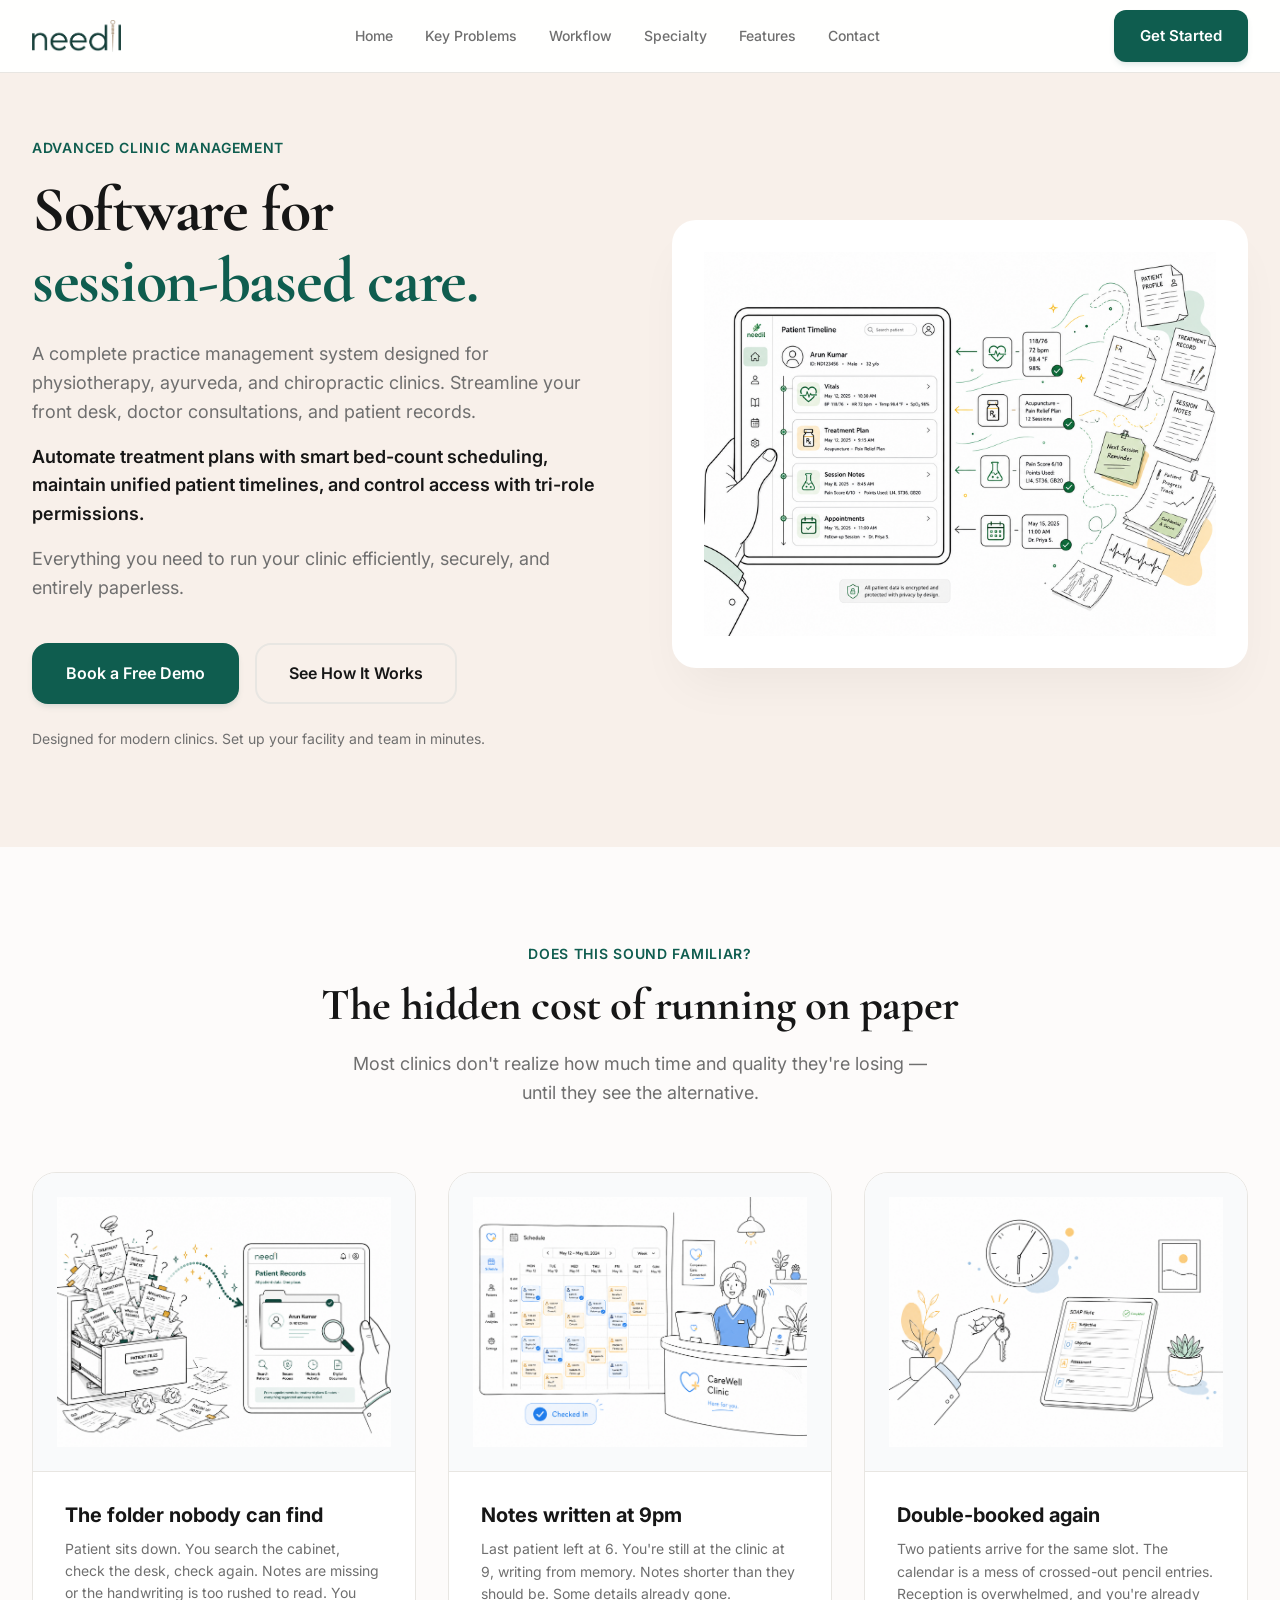
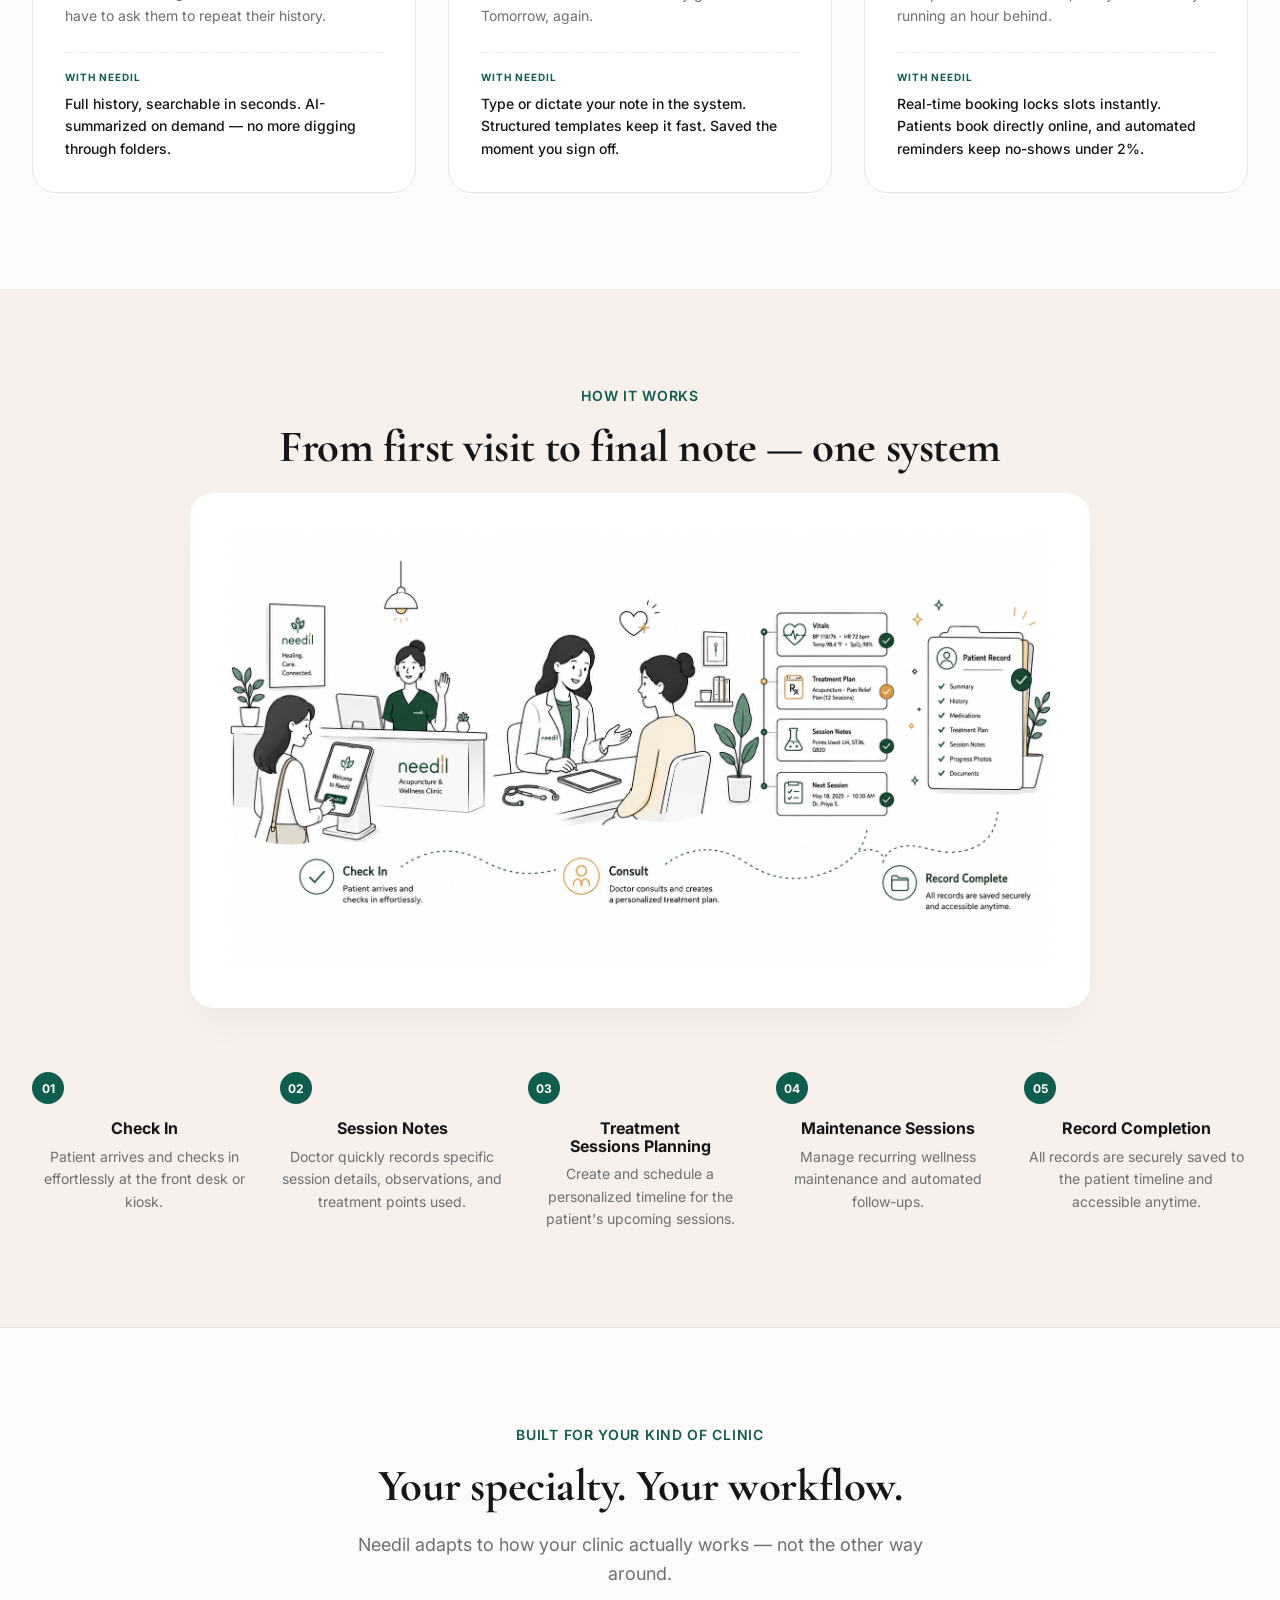
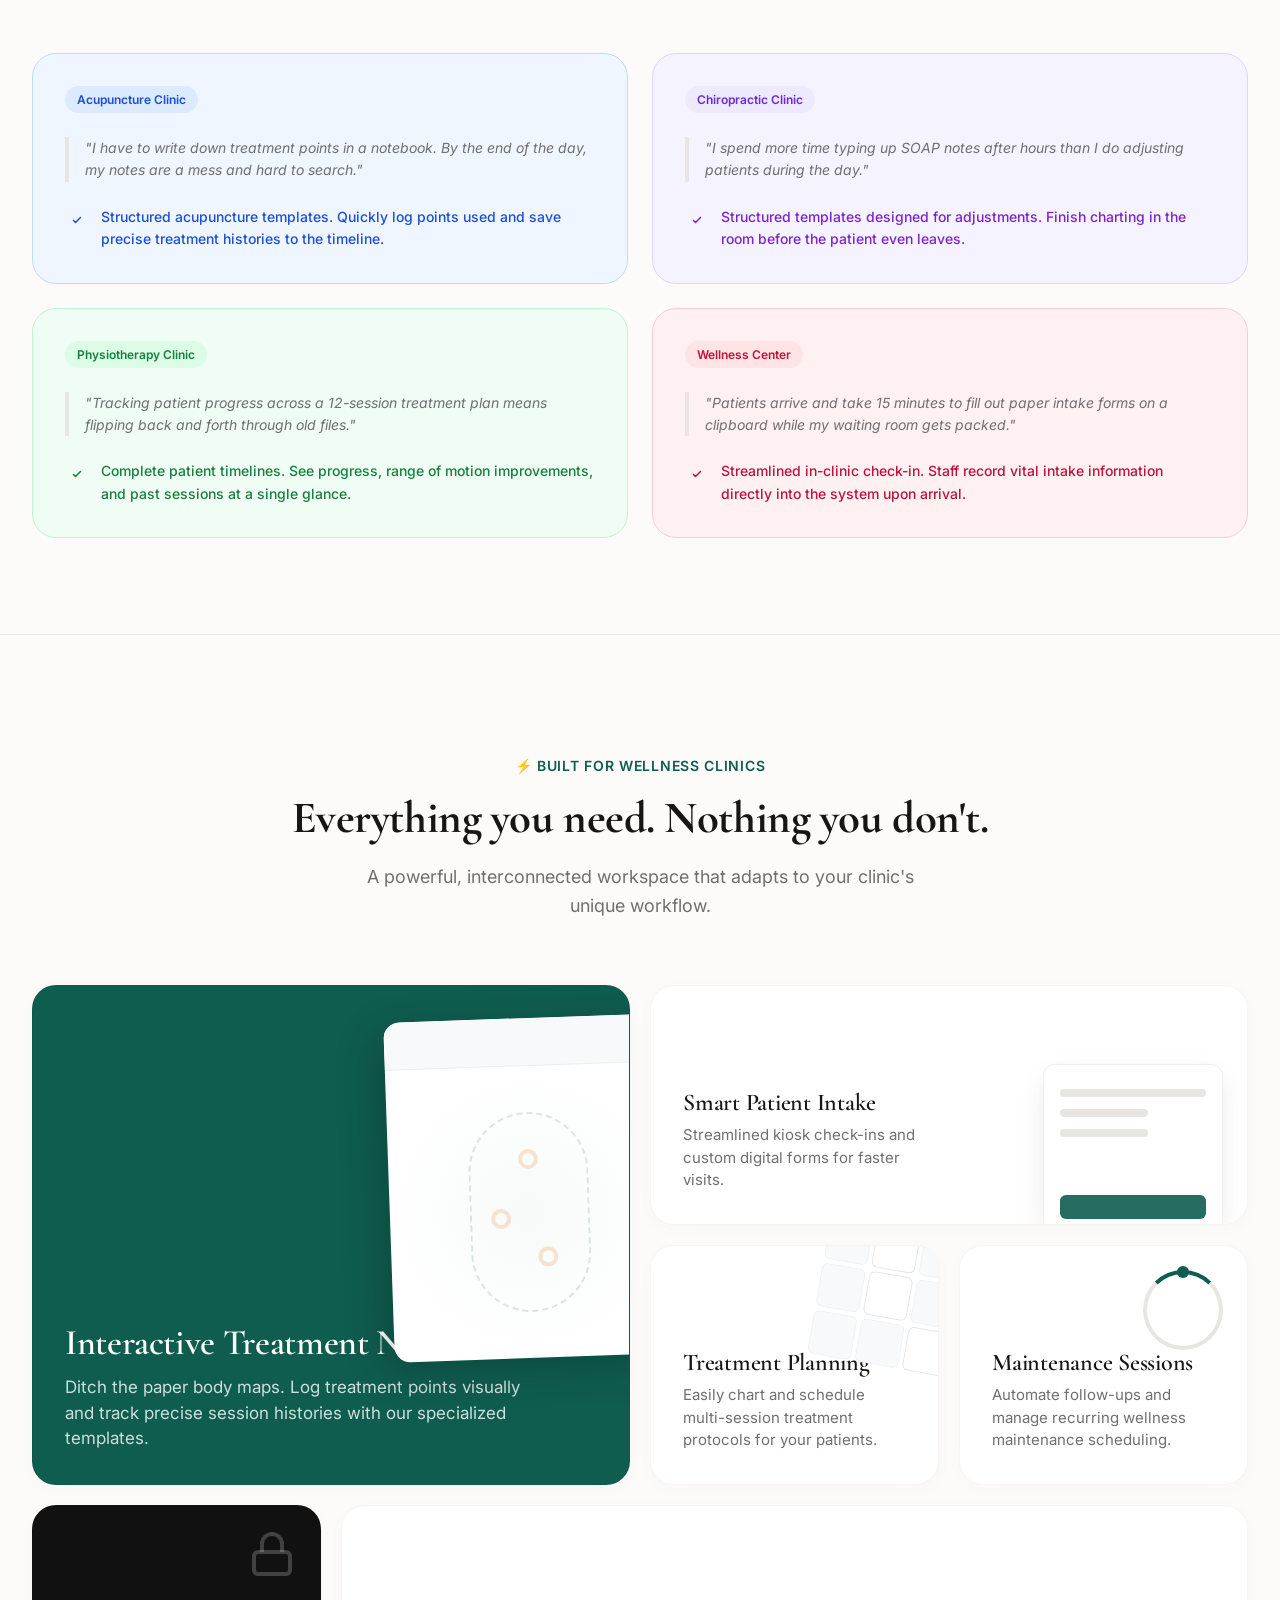
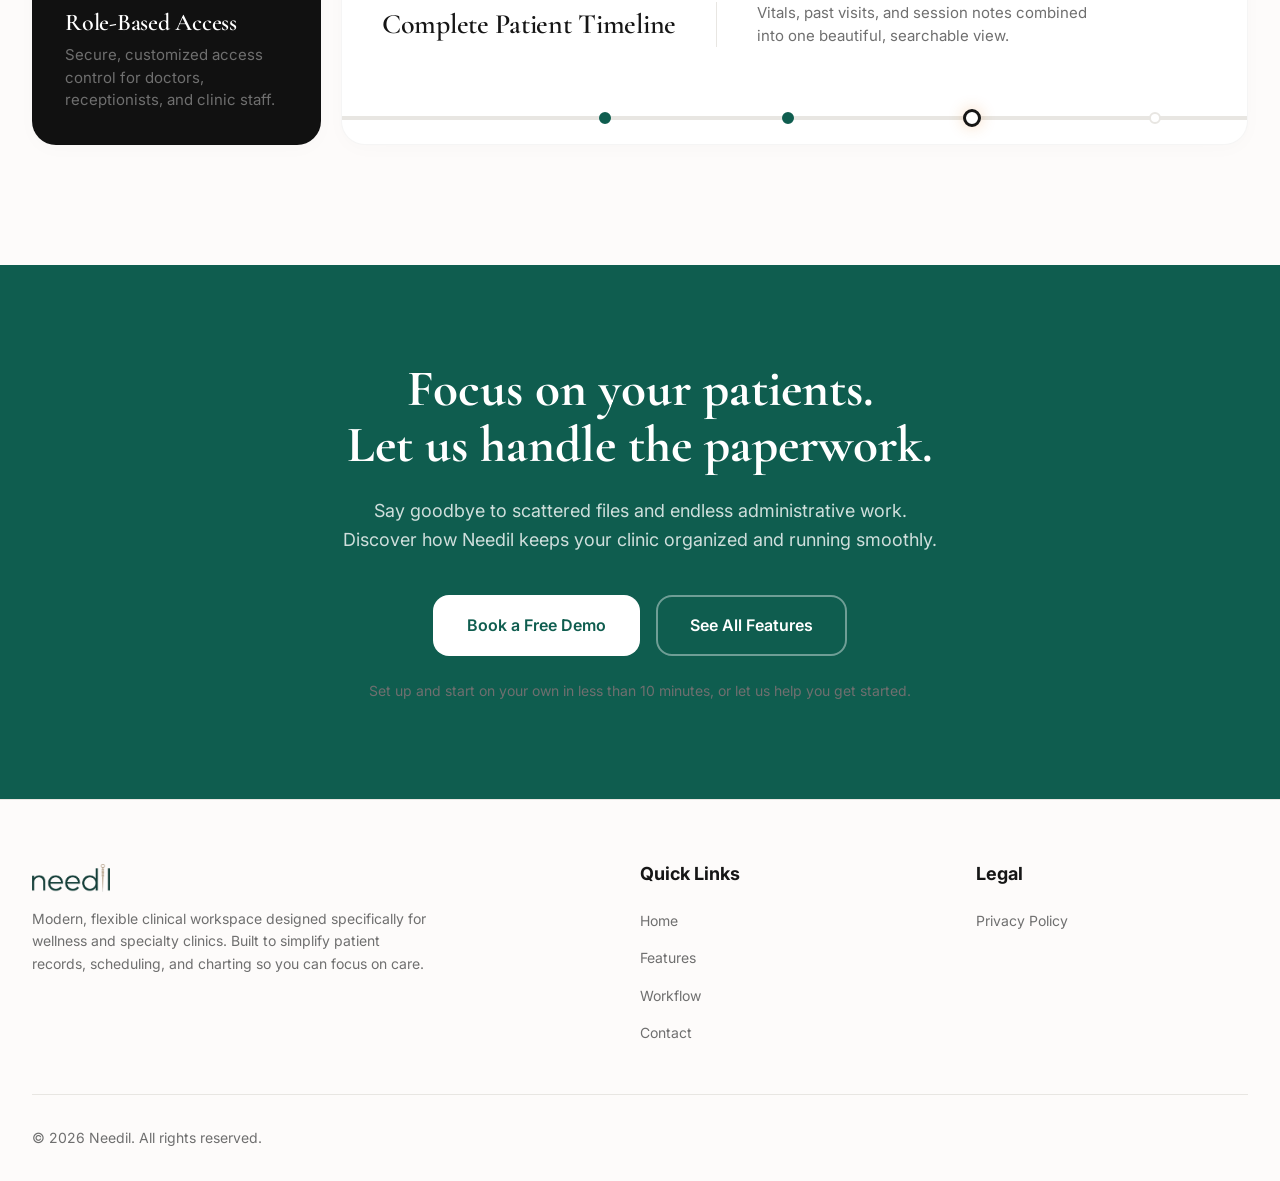
==== commit 38818342: "Update hero copy to reflect actual project features" ====
--- a/index.html
+++ b/index.html
@@ -53,8 +53,8 @@
         <section id="home" class="hero section">
             <div class="container hero-grid">
                 <div class="hero-content fade-up">
-                    <span class="eyebrow">Built for modern clinics</span>
-                    <h1 class="display-title">Less paperwork.<br/>More <span class="text-primary">patient care.</span></h1>
+                    <span class="eyebrow">Advanced Clinic Management</span>
+                    <h1 class="display-title">Software for <br/><span class="text-primary">session-based care.</span></h1>
                     
                     <div class="hero-visual-mobile">
                         <div class="image-wrapper shadow-soft">
@@ -62,15 +62,15 @@
                         </div>
                     </div>
                     
-                    <p class="hero-subtitle">Handwritten notes that fade. Folders that go missing. Patient history scattered across a hundred pieces of paper — and nobody can find anything when it matters most.</p>
-                    <p class="hero-subtitle-bold">Your doctors spend less time on paperwork. You spend less time worrying about the clinic.</p>
-                    <p class="hero-subtitle-end">Every patient, every note, every visit — organized, searchable, and never lost again.</p>
+                    <p class="hero-subtitle">A complete practice management system designed for physiotherapy, ayurveda, and chiropractic clinics. Streamline your front desk, doctor consultations, and patient records.</p>
+                    <p class="hero-subtitle-bold">Automate treatment plans with smart bed-count scheduling, maintain unified patient timelines, and control access with tri-role permissions.</p>
+                    <p class="hero-subtitle-end">Everything you need to run your clinic efficiently, securely, and entirely paperless.</p>
                     
                     <div class="hero-actions">
                         <a href="contact.html" class="btn btn-primary btn-large">Book a Free Demo</a>
                         <a href="#workflow" class="btn btn-outline btn-large">See How It Works</a>
                     </div>
-                    <p class="hero-tagline">No credit card required. Set up on your own in less than 10 minutes, or let us help.</p>
+                    <p class="hero-tagline">Designed for modern clinics. Set up your facility and team in minutes.</p>
                 </div>
                 <div class="hero-visual fade-up delay-1">
                     <div class="image-wrapper shadow-soft">
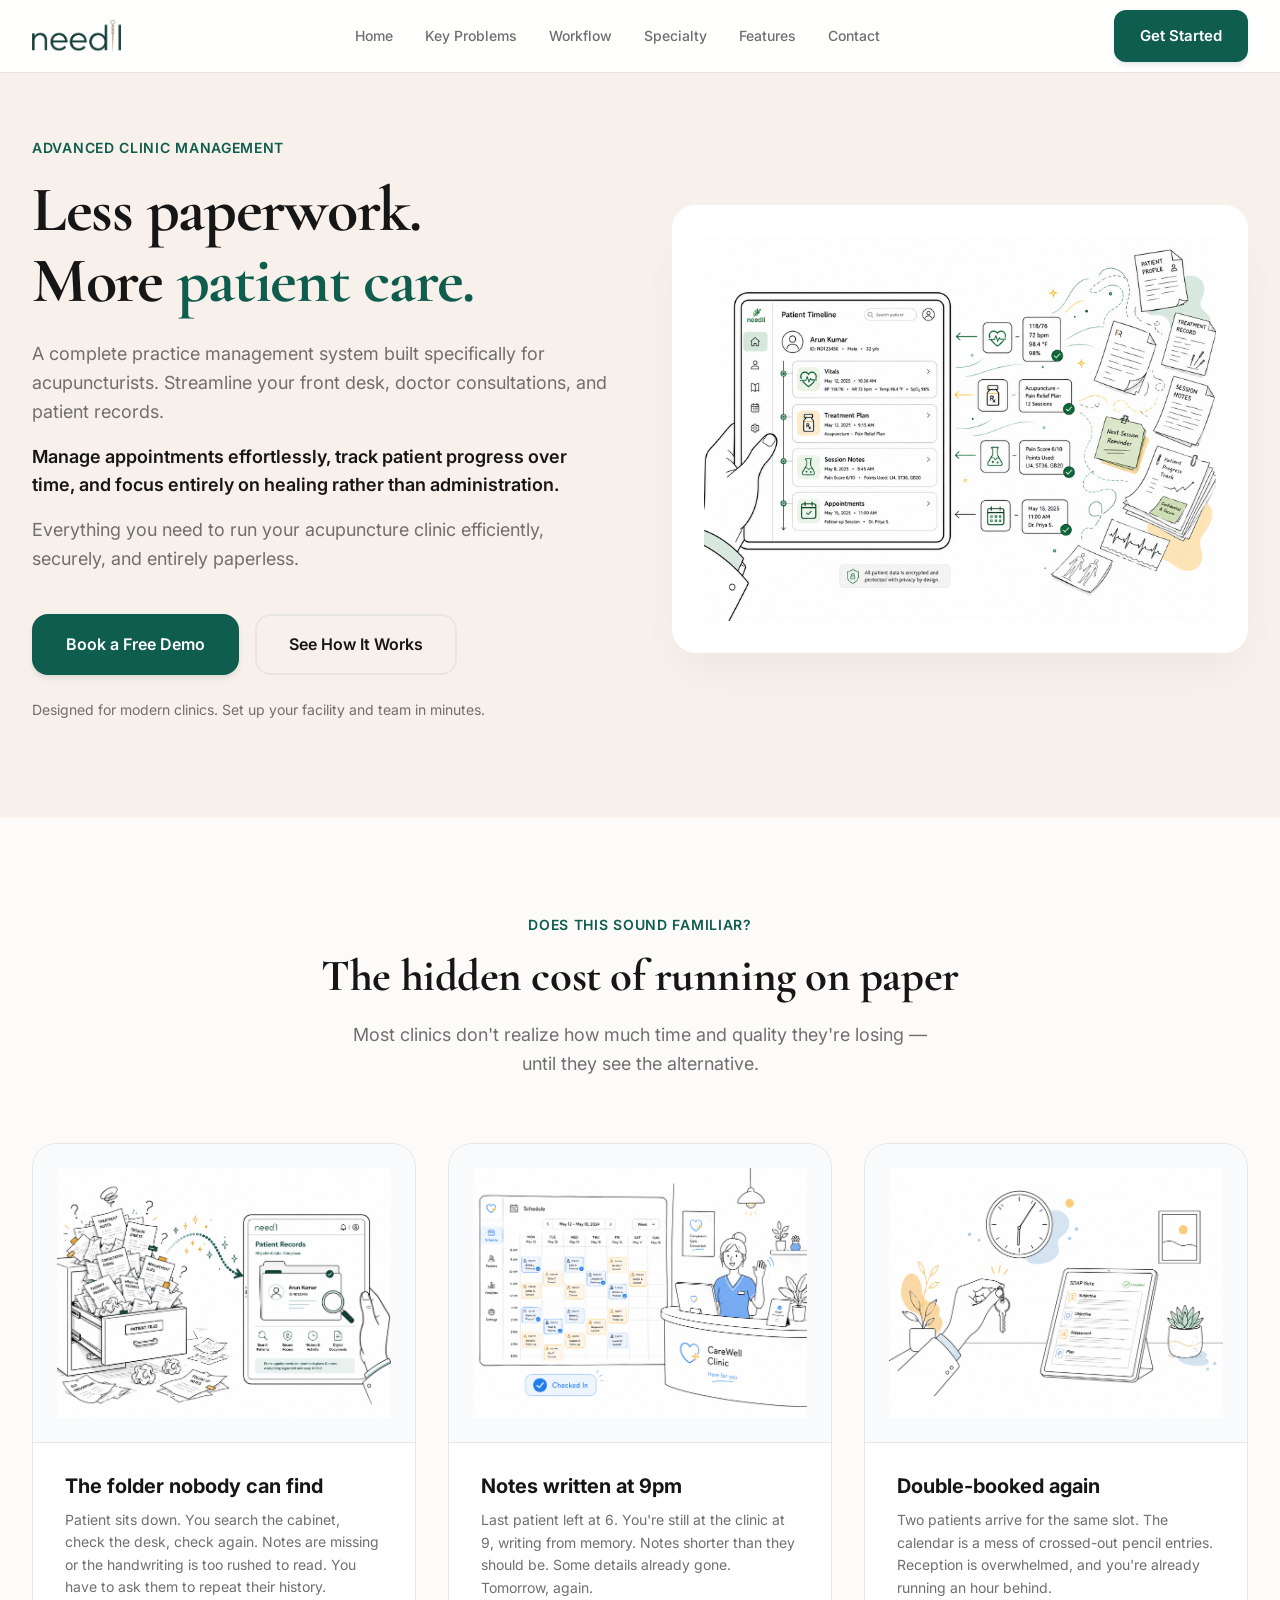
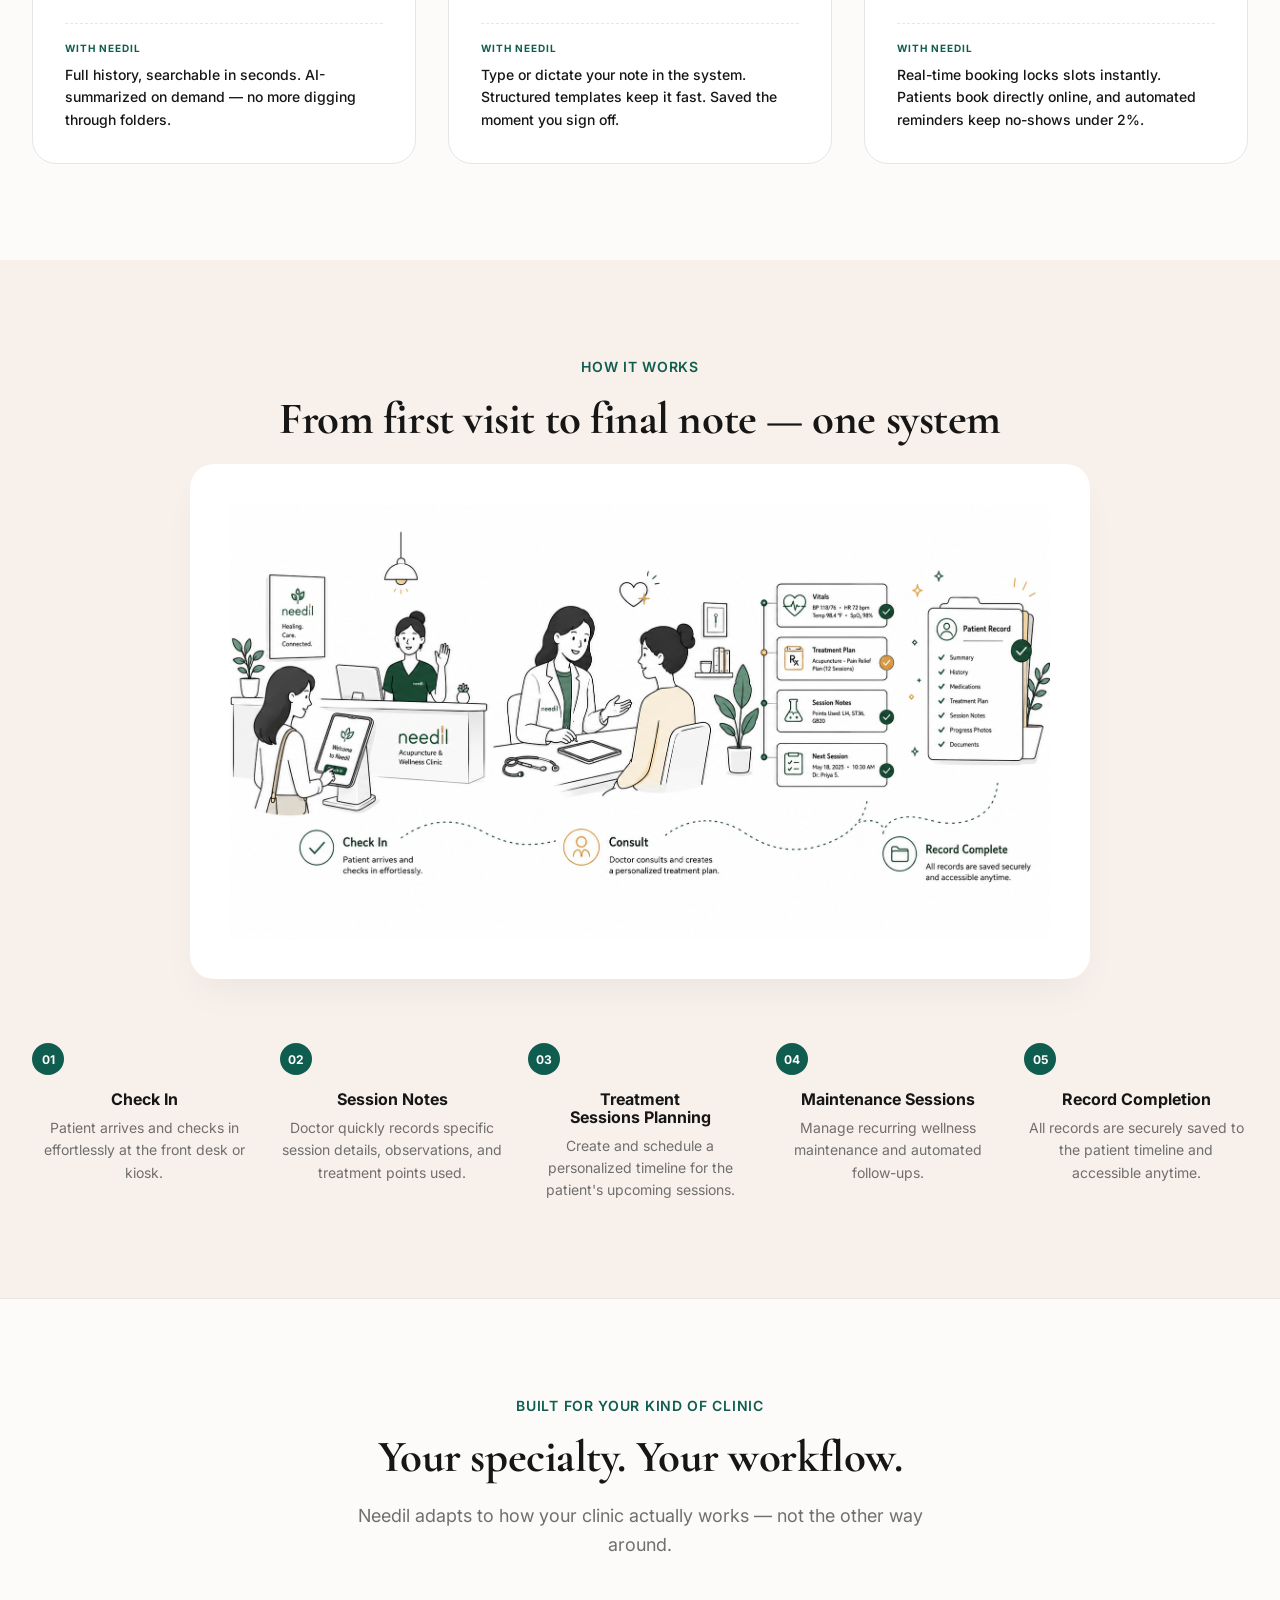
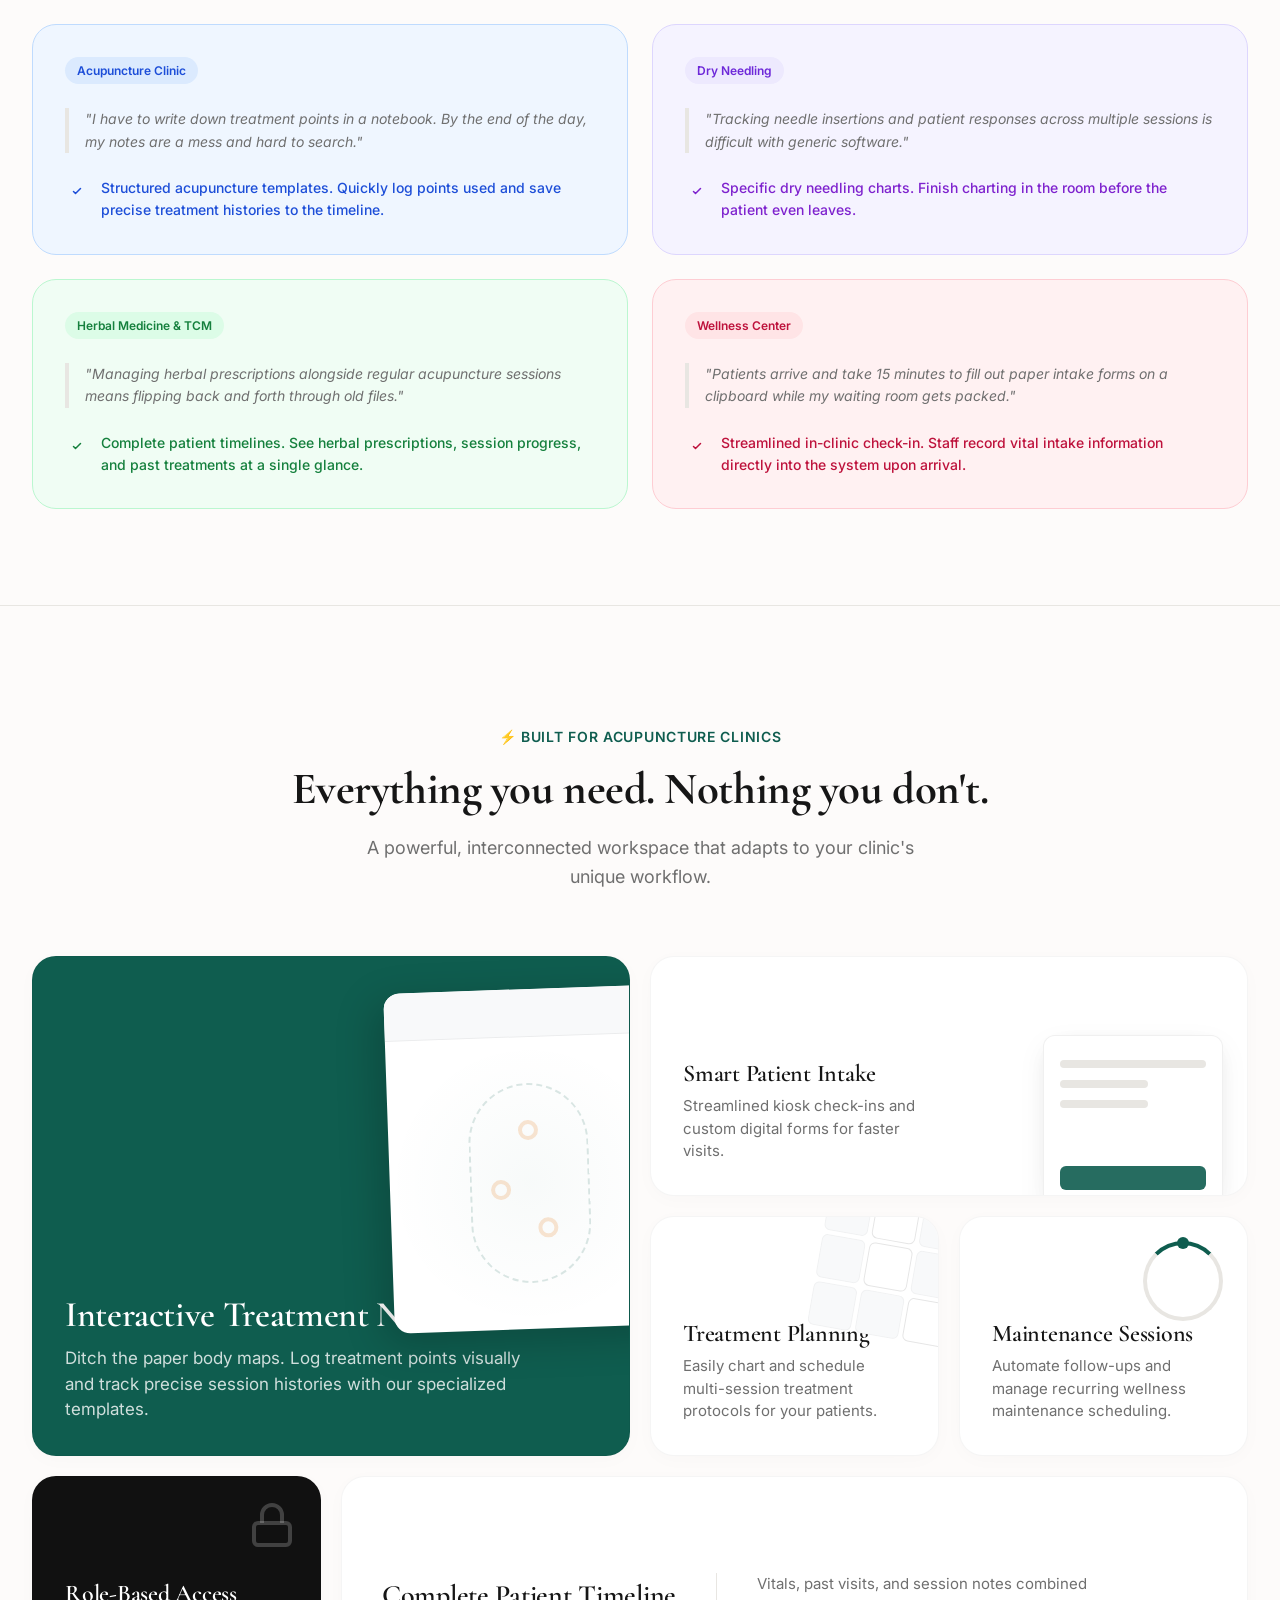
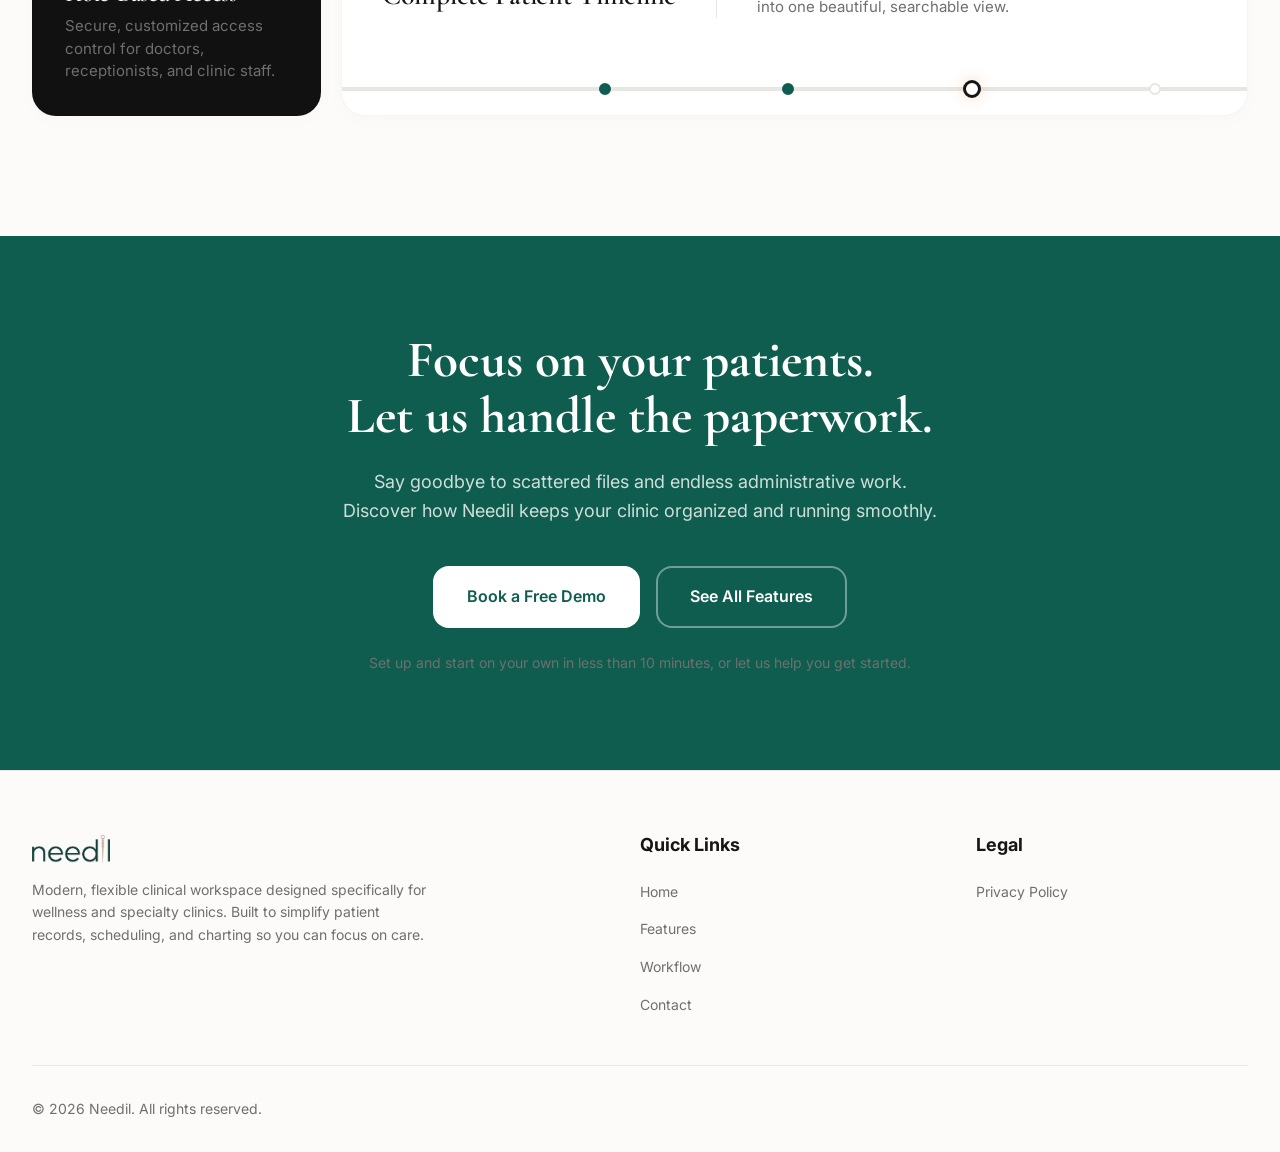
==== commit af49b5d2: "Update hero copy and focus site on acupuncture per user feedback" ====
--- a/index.html
+++ b/index.html
@@ -54,7 +54,7 @@
             <div class="container hero-grid">
                 <div class="hero-content fade-up">
                     <span class="eyebrow">Advanced Clinic Management</span>
-                    <h1 class="display-title">Software for <br/><span class="text-primary">session-based care.</span></h1>
+                    <h1 class="display-title">Less paperwork.<br/>More <span class="text-primary">patient care.</span></h1>
                     
                     <div class="hero-visual-mobile">
                         <div class="image-wrapper shadow-soft">
@@ -62,9 +62,9 @@
                         </div>
                     </div>
                     
-                    <p class="hero-subtitle">A complete practice management system designed for physiotherapy, ayurveda, and chiropractic clinics. Streamline your front desk, doctor consultations, and patient records.</p>
-                    <p class="hero-subtitle-bold">Automate treatment plans with smart bed-count scheduling, maintain unified patient timelines, and control access with tri-role permissions.</p>
-                    <p class="hero-subtitle-end">Everything you need to run your clinic efficiently, securely, and entirely paperless.</p>
+                    <p class="hero-subtitle">A complete practice management system built specifically for acupuncturists. Streamline your front desk, doctor consultations, and patient records.</p>
+                    <p class="hero-subtitle-bold">Manage appointments effortlessly, track patient progress over time, and focus entirely on healing rather than administration.</p>
+                    <p class="hero-subtitle-end">Everything you need to run your acupuncture clinic efficiently, securely, and entirely paperless.</p>
                     
                     <div class="hero-actions">
                         <a href="contact.html" class="btn btn-primary btn-large">Book a Free Demo</a>
@@ -202,25 +202,25 @@
 
                     <!-- Specialty 2 -->
                     <div class="specialty-card bg-purple fade-up delay-2">
-                        <span class="specialty-badge badge-purple">Chiropractic Clinic</span>
-                        <blockquote class="specialty-quote">"I spend more time typing up SOAP notes after hours than I do adjusting patients during the day."</blockquote>
+                        <span class="specialty-badge badge-purple">Dry Needling</span>
+                        <blockquote class="specialty-quote">"Tracking needle insertions and patient responses across multiple sessions is difficult with generic software."</blockquote>
                         <div class="specialty-fix">
                             <div class="fix-icon-wrapper bg-purple-100 text-purple-700">
                                 <svg class="fix-icon" fill="none" stroke="currentColor" viewBox="0 0 24 24"><path stroke-linecap="round" stroke-linejoin="round" stroke-width="3" d="M5 13l4 4L19 7"></path></svg>
                             </div>
-                            <p class="text-purple-700">Structured templates designed for adjustments. Finish charting in the room before the patient even leaves.</p>
+                            <p class="text-purple-700">Specific dry needling charts. Finish charting in the room before the patient even leaves.</p>
                         </div>
                     </div>
 
                     <!-- Specialty 3 -->
                     <div class="specialty-card bg-green fade-up delay-1">
-                        <span class="specialty-badge badge-green">Physiotherapy Clinic</span>
-                        <blockquote class="specialty-quote">"Tracking patient progress across a 12-session treatment plan means flipping back and forth through old files."</blockquote>
+                        <span class="specialty-badge badge-green">Herbal Medicine & TCM</span>
+                        <blockquote class="specialty-quote">"Managing herbal prescriptions alongside regular acupuncture sessions means flipping back and forth through old files."</blockquote>
                         <div class="specialty-fix">
                             <div class="fix-icon-wrapper bg-green-100 text-green-700">
                                 <svg class="fix-icon" fill="none" stroke="currentColor" viewBox="0 0 24 24"><path stroke-linecap="round" stroke-linejoin="round" stroke-width="3" d="M5 13l4 4L19 7"></path></svg>
                             </div>
-                            <p class="text-green-700">Complete patient timelines. See progress, range of motion improvements, and past sessions at a single glance.</p>
+                            <p class="text-green-700">Complete patient timelines. See herbal prescriptions, session progress, and past treatments at a single glance.</p>
                         </div>
                     </div>
 
@@ -243,7 +243,7 @@
         <section id="features" class="bento-section section bg-surface-alt border-top">
             <div class="container">
                 <div class="section-header text-center fade-up">
-                    <span class="eyebrow">⚡ Built for Wellness Clinics</span>
+                    <span class="eyebrow">⚡ Built for Acupuncture Clinics</span>
                     <h2 class="section-title">Everything you need. Nothing you don't.</h2>
                     <p class="section-subtitle">A powerful, interconnected workspace that adapts to your clinic's unique workflow.</p>
                 </div>
